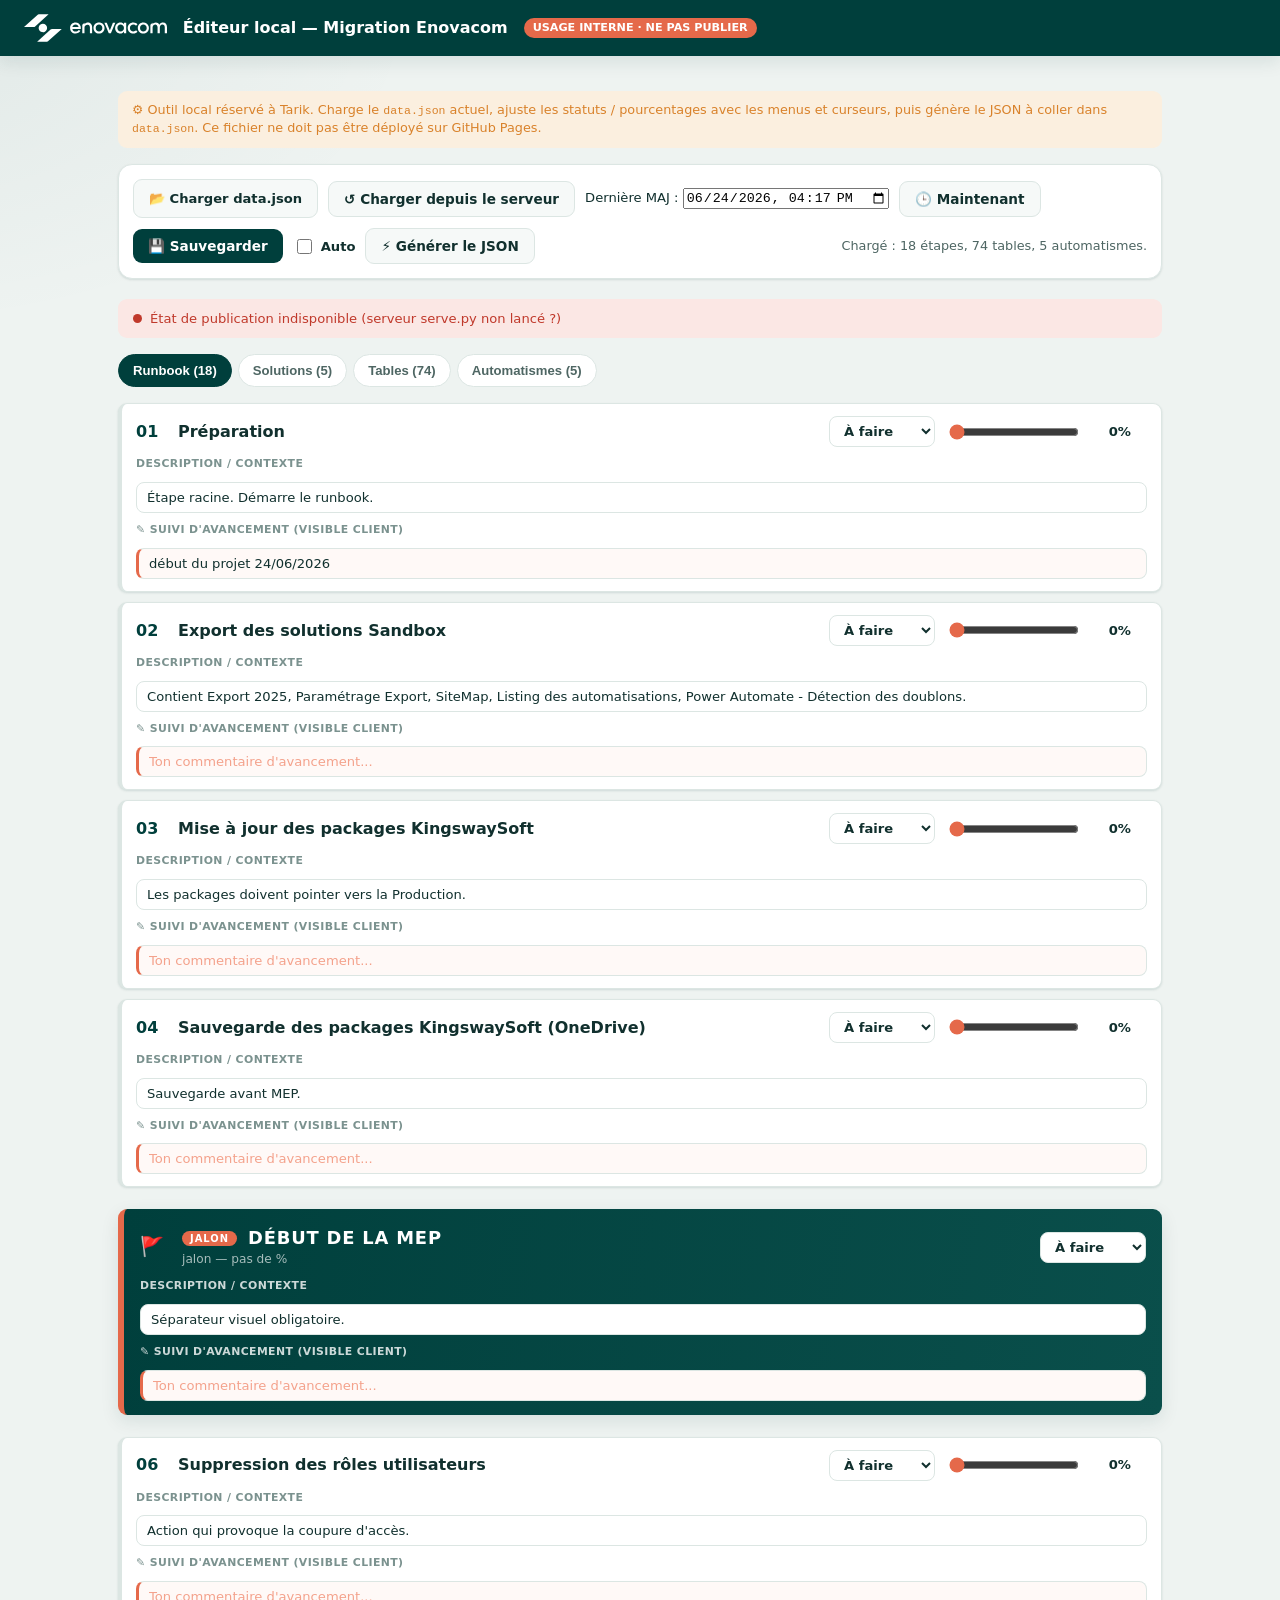
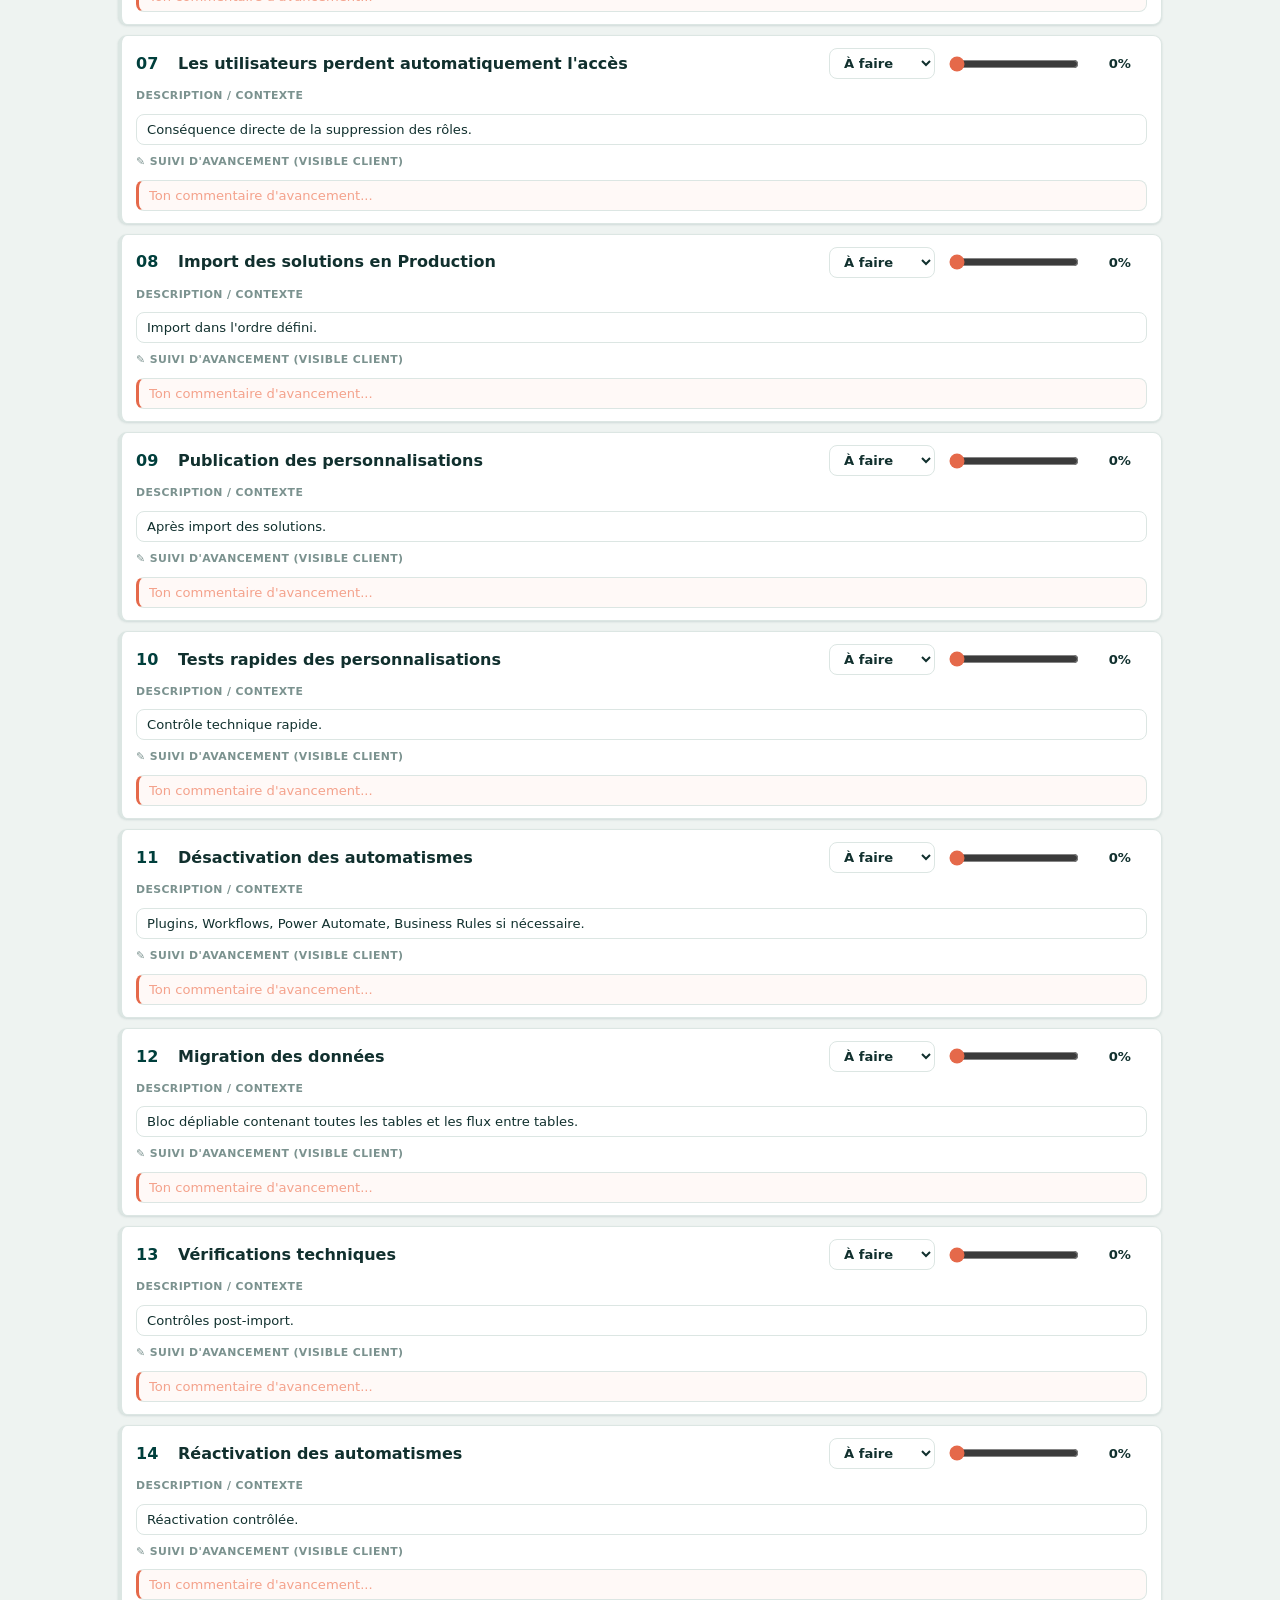
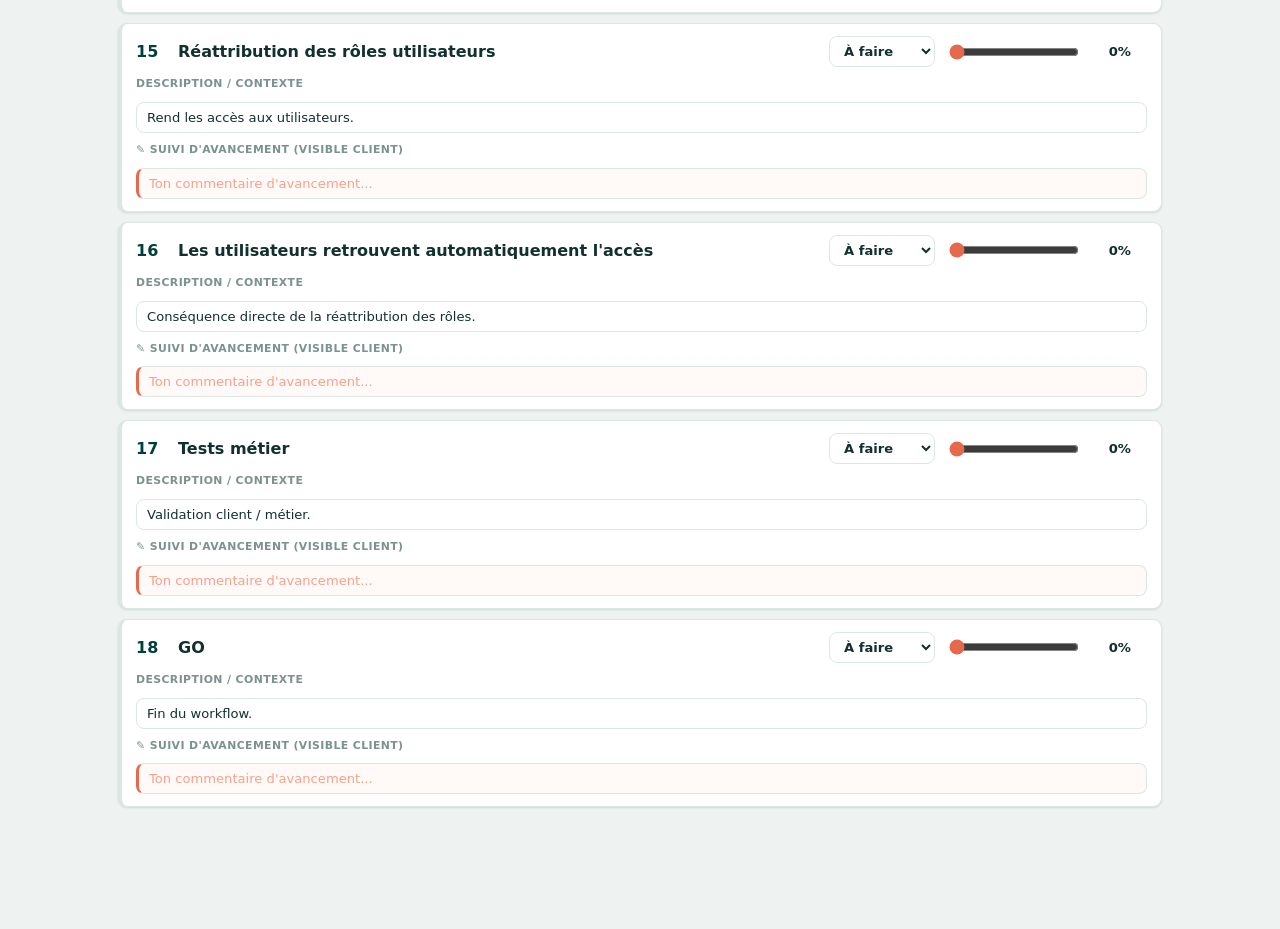
==== editor.html @ b79c545e "Versionne l'editeur (editor.html/js, serve.py, lanceurs) pour usage multi-PC Co-Authored-By: Claude " ====
<!DOCTYPE html>
<html lang="fr">
<head>
  <meta charset="UTF-8" />
  <meta name="viewport" content="width=device-width, initial-scale=1.0" />
  <title>Éditeur local — Migration Enovacom (usage interne)</title>
  <link rel="icon" type="image/svg+xml" href="assets/enovacom-logo.svg" />
  <link rel="stylesheet" href="styles.css" />
  <style>
    /* Styles spécifiques éditeur (non publié au client) */
    body.editor { padding-bottom: 90px; }
    .ed-header {
      background: var(--teal); color: #fff; padding: 14px 24px;
      display: flex; align-items: center; gap: 16px; position: sticky; top: 0; z-index: 30;
      box-shadow: var(--shadow-md);
    }
    .ed-header img { height: 28px; filter: brightness(0) invert(1); }
    .ed-header h1 { font-size: 1rem; margin: 0; font-weight: 700; }
    .ed-header .tag { font-size: .7rem; background: var(--coral); padding: 2px 9px; border-radius: 99px; font-weight: 700; }
    .ed-main { max-width: 1080px; margin: 0 auto; padding: 22px 18px; }
    .ed-toolbar {
      display: flex; flex-wrap: wrap; gap: 10px; align-items: center;
      background: var(--surface); border: 1px solid var(--line); border-radius: var(--radius);
      padding: 14px; margin-bottom: 20px; box-shadow: var(--shadow-sm); position: sticky; top: 56px; z-index: 20;
    }
    .ed-btn {
      border: 0; border-radius: 9px; padding: 9px 15px; font-weight: 700; font-size: .85rem;
      cursor: pointer; font-family: inherit;
    }
    .ed-btn.primary { background: var(--teal); color: #fff; }
    .ed-btn.accent  { background: var(--coral); color: #fff; }
    .ed-btn.ghost   { background: var(--surface-2); color: var(--ink); border: 1px solid var(--line); }
    .ed-btn:hover { filter: brightness(1.06); }
    .ed-file { font-size: .82rem; }
    .ed-status { font-size: .8rem; color: var(--ink-soft); margin-left: auto; }

    .ed-tabs { display: flex; gap: 6px; margin-bottom: 16px; flex-wrap: wrap; }
    .ed-tab {
      border: 1px solid var(--line); background: var(--surface); color: var(--ink-soft);
      padding: 8px 14px; border-radius: 99px; cursor: pointer; font-weight: 700; font-size: .82rem;
    }
    .ed-tab.active { background: var(--teal); color: #fff; border-color: var(--teal); }

    .ed-panel { display: none; }
    .ed-panel.active { display: block; }

    .ed-card {
      background: var(--surface); border: 1px solid var(--line); border-left: 4px solid var(--line);
      border-radius: var(--radius-sm);
      padding: 12px 14px; margin-bottom: 10px; box-shadow: var(--shadow-sm);
      transition: background .2s ease, border-left-color .2s ease;
    }
    /* Repère visuel selon le statut / l'avancement */
    .ed-card.s-green { background: var(--st-done-bg);    border-left-color: var(--st-done); }
    .ed-card.s-blue  { background: #E7F0FA;              border-left-color: #2D6CDF; }
    .ed-card.s-red   { background: var(--st-blocked-bg); border-left-color: var(--st-blocked); }
    /* Jalon = gros séparateur de section (pas une phase ordinaire) */
    .ed-card.is-milestone {
      background: linear-gradient(100deg, var(--teal), var(--teal-700));
      border: 0; border-left: 6px solid var(--coral);
      box-shadow: var(--shadow-md); margin: 22px 0; padding: 16px 16px 14px;
    }
    .ed-card.is-milestone .ord { color: var(--coral); font-size: 1.2rem; }
    .ed-card.is-milestone .nm { color: #fff; font-size: 1.12rem; letter-spacing: .8px; text-transform: uppercase; }
    .ed-card.is-milestone .nm small { color: rgba(255,255,255,.65); text-transform: none; letter-spacing: 0; }
    .ed-card.is-milestone .ms-tag {
      background: var(--coral); color: #fff; font-size: .62rem; font-weight: 800;
      letter-spacing: 1px; padding: 2px 8px; border-radius: 99px; vertical-align: middle; margin-right: 4px;
    }
    .ed-card.is-milestone .ed-field-label { color: rgba(255,255,255,.8); }
    .ed-row { display: flex; align-items: center; gap: 12px; flex-wrap: wrap; }
    .ed-row .ord { width: 30px; font-weight: 800; color: var(--teal); }
    .ed-row .nm { flex: 1; min-width: 180px; font-weight: 600; }
    .ed-row .nm small { display: block; color: var(--ink-mute); font-weight: 400; font-size: .76rem; }
    select.ed-select {
      font-family: inherit; font-size: .82rem; padding: 6px 10px; border-radius: 8px;
      border: 1px solid var(--line); background: var(--surface); color: var(--ink); font-weight: 700;
    }
    .ed-slider { display: flex; align-items: center; gap: 8px; min-width: 200px; }
    .ed-slider input[type="range"] { accent-color: var(--coral); width: 130px; }
    .ed-slider .val { font-weight: 800; font-size: .82rem; width: 42px; text-align: right; color: var(--ink); }
    .ed-comment-input {
      width: 100%; margin-top: 8px; font-family: inherit; font-size: .82rem;
      padding: 7px 10px; border-radius: 8px; border: 1px solid var(--line); color: var(--ink);
    }
    .ed-note {
      border-left: 3px solid var(--coral) !important; background: #FFF9F7;
    }
    .ed-note::placeholder { color: var(--coral-soft); }
    .ed-field-label { font-size: .68rem; text-transform: uppercase; letter-spacing: .4px;
      color: var(--ink-mute); font-weight: 700; margin: 9px 0 2px; }
    .ed-counts { display: flex; gap: 14px; flex-wrap: wrap; margin-top: 9px; }
    .ed-counts label {
      display: flex; align-items: center; gap: 6px; font-size: .74rem;
      font-weight: 700; text-transform: uppercase; letter-spacing: .3px; color: var(--ink-mute);
    }
    .ed-counts input {
      width: 96px; font-family: inherit; font-size: .85rem; font-weight: 600;
      padding: 5px 9px; border-radius: 7px; border: 1px solid var(--line);
      background: var(--surface); color: var(--ink); text-align: right;
    }
    .ed-counts input.gap-in { width: 72px; }
    .ed-counts input:focus { outline: 2px solid var(--coral); border-color: var(--coral); }
    .ed-counts .tb-calc {
      border: 1px solid var(--line); background: var(--surface-2); color: var(--teal);
      font-weight: 800; border-radius: 7px; padding: 5px 10px; cursor: pointer;
      font-family: inherit; font-size: .82rem; line-height: 1;
    }
    .ed-counts .tb-calc:hover { background: var(--coral); color: #fff; border-color: var(--coral); }
    .ed-section-title { margin: 18px 2px 8px; color: var(--teal); font-size: .95rem; font-weight: 800; }

    .pub-indicator {
      display: flex; align-items: center; gap: 8px; flex-wrap: wrap;
      margin: 0 0 16px; padding: 9px 14px; border-radius: 9px;
      font-size: .82rem; background: var(--surface); border: 1px solid var(--line);
    }
    .pub-indicator .dot { width: 9px; height: 9px; border-radius: 50%; flex-shrink: 0; }
    .pub-indicator.ok    { background: var(--st-done-bg);    border-color: transparent; color: var(--st-done); }
    .pub-indicator.ok .dot    { background: var(--st-done); }
    .pub-indicator.dirty { background: var(--st-gap-bg);     border-color: transparent; color: var(--st-gap); }
    .pub-indicator.dirty .dot { background: var(--st-gap); }
    .pub-indicator.warn  { background: var(--st-blocked-bg); border-color: transparent; color: var(--st-blocked); }
    .pub-indicator.warn .dot  { background: var(--st-blocked); }
    .pub-indicator .sha {
      font-family: "Cascadia Code", Consolas, monospace; font-weight: 800;
      background: rgba(0,0,0,.06); padding: 1px 7px; border-radius: 5px;
    }
    .pub-indicator .muted { color: var(--ink-soft); font-weight: 400; }

    .ed-output {
      position: fixed; bottom: 0; left: 0; right: 0; background: #07211F; color: #CFE7E2;
      border-top: 2px solid var(--coral); max-height: 42vh; display: none; flex-direction: column;
      z-index: 50;
    }
    .ed-output.show { display: flex; }
    .ed-output .oh { display: flex; align-items: center; gap: 10px; padding: 8px 14px; background: #0C2C29; }
    .ed-output .oh strong { color: #fff; font-size: .85rem; }
    .ed-output textarea {
      flex: 1; border: 0; background: #07211F; color: #CFE7E2; font-family: "Cascadia Code", Consolas, monospace;
      font-size: .78rem; padding: 12px 14px; resize: none; min-height: 180px;
    }
    .hint { font-size: .8rem; color: var(--ink-soft); background: var(--st-gap-bg); color: var(--st-gap);
      padding: 10px 14px; border-radius: 9px; margin-bottom: 16px; }
    input[type="date"].ed-select { font-weight: 600; }
  </style>
</head>
<body class="editor">
  <header class="ed-header">
    <img src="assets/enovacom-logo.svg" alt="Enovacom" />
    <h1>Éditeur local — Migration Enovacom</h1>
    <span class="tag">USAGE INTERNE · NE PAS PUBLIER</span>
  </header>

  <div class="ed-main">
    <p class="hint">⚙️ Outil local réservé à Tarik. Charge le <code>data.json</code> actuel, ajuste les statuts /
      pourcentages avec les menus et curseurs, puis génère le JSON à coller dans <code>data.json</code>.
      Ce fichier ne doit pas être déployé sur GitHub Pages.</p>

    <div class="ed-toolbar">
      <label class="ed-btn ghost ed-file">
        📂 Charger data.json
        <input type="file" id="fileInput" accept="application/json,.json" hidden />
      </label>
      <button class="ed-btn ghost" id="loadDefault">↺ Charger depuis le serveur</button>
      <label class="ed-file">Dernière MAJ :
        <input type="datetime-local" id="lastUpdate" class="ed-select" />
      </label>
      <button class="ed-btn ghost" id="nowBtn" title="Mettre la date/heure de maintenant">🕒 Maintenant</button>
      <button class="ed-btn primary" id="saveDisk">💾 Sauvegarder</button>
      <label class="ed-file" style="display:inline-flex;align-items:center;gap:6px;font-weight:700">
        <input type="checkbox" id="autoSave" style="accent-color:var(--coral);width:15px;height:15px"> Auto
      </label>
      <button class="ed-btn" id="publishBtn" style="display:none;background:#1E8E5A;color:#fff" title="Envoyer la mise à jour au client (git add + commit + push)">📤 Publier sur GitHub</button>
      <button class="ed-btn ghost" id="generate" title="Copier/télécharger le JSON manuellement (si le serveur n'est pas lancé)">⚡ Générer le JSON</button>
      <span class="ed-status" id="edStatus">Aucun fichier chargé.</span>
    </div>

    <div class="pub-indicator" id="pubStatus">Vérification de l'état de publication…</div>

    <div class="ed-tabs">
      <button class="ed-tab active" data-tab="workflow">Runbook (18)</button>
      <button class="ed-tab" data-tab="solutions">Solutions (5)</button>
      <button class="ed-tab" data-tab="tables">Tables (74)</button>
      <button class="ed-tab" data-tab="automations">Automatismes (5)</button>
    </div>

    <div class="ed-panel active" id="panel-workflow"></div>
    <div class="ed-panel" id="panel-solutions"></div>
    <div class="ed-panel" id="panel-tables"></div>
    <div class="ed-panel" id="panel-automations"></div>
  </div>

  <div class="ed-output" id="output">
    <div class="oh">
      <strong>data.json généré</strong>
      <button class="ed-btn accent" id="copyBtn">📋 Copier</button>
      <button class="ed-btn primary" id="downloadBtn">⬇ Télécharger data.json</button>
      <button class="ed-btn ghost" id="closeOut" style="margin-left:auto">Fermer</button>
    </div>
    <textarea id="outputText" readonly spellcheck="false"></textarea>
  </div>

  <script src="editor.js"></script>
</body>
</html>
---- styles.css ----
/* =====================================================================
   MIGRATION - ENOVACOM : PREMIER WEEK-END
   Design premium inspiré de la D.A. Enovacom
   Couleurs marque : teal #003F3C  +  corail #E5694A
   ===================================================================== */

:root {
  /* Marque */
  --teal:        #003F3C;
  --teal-700:    #0A4F4B;
  --teal-600:    #0E8A6E;
  --coral:       #E5694A;
  --coral-soft:  #F4A28C;

  /* Neutres */
  --bg:          #EEF3F1;
  --surface:     #FFFFFF;
  --surface-2:   #F6F9F8;
  --line:        #DCE6E3;
  --line-soft:   #E8EFED;
  --ink:         #11302E;
  --ink-soft:    #4E6663;
  --ink-mute:    #7B928F;

  /* Statuts */
  --st-todo:     #8A9B98;
  --st-todo-bg:  #EDF1F0;
  --st-progress: #E5694A;
  --st-progress-bg:#FCEAE4;
  --st-done:     #0E8A6E;
  --st-done-bg:  #E1F2ED;
  --st-blocked:  #C0392B;
  --st-blocked-bg:#FBE7E4;
  --st-gap:      #D9822B;
  --st-gap-bg:   #FBEFDF;

  --radius:      14px;
  --radius-sm:   9px;
  --shadow-sm:   0 1px 2px rgba(0,63,60,.06), 0 1px 3px rgba(0,63,60,.08);
  --shadow-md:   0 6px 18px rgba(0,63,60,.10);
  --shadow-lg:   0 18px 50px rgba(0,63,60,.22);
  --header-h:    84px;
  --font:        "Segoe UI", system-ui, -apple-system, Roboto, Helvetica, Arial, sans-serif;
}

* { box-sizing: border-box; }

html { scroll-behavior: smooth; }

body {
  margin: 0;
  font-family: var(--font);
  color: var(--ink);
  background:
    radial-gradient(1200px 500px at 100% -10%, rgba(229,105,74,.07), transparent 60%),
    radial-gradient(1000px 600px at -10% 0%, rgba(0,63,60,.06), transparent 55%),
    var(--bg);
  line-height: 1.45;
  -webkit-font-smoothing: antialiased;
}

code { font-family: "Cascadia Code", Consolas, monospace; font-size: .9em; }

/* ============================ HEADER ============================ */
.app-header {
  position: sticky;
  top: 0;
  z-index: 40;
  min-height: var(--header-h);
  display: flex;
  align-items: center;
  justify-content: space-between;
  gap: 24px;
  padding: 14px 28px;
  background: rgba(255,255,255,.86);
  backdrop-filter: saturate(160%) blur(10px);
  border-bottom: 1px solid var(--line);
  box-shadow: var(--shadow-sm);
}
.header-left { display: flex; align-items: center; gap: 18px; min-width: 0; }
.header-logo { height: 34px; width: auto; display: block; }
.header-titles { min-width: 0; }
.header-title {
  margin: 0;
  font-size: 1.12rem;
  font-weight: 700;
  letter-spacing: .2px;
  color: var(--teal);
  white-space: nowrap;
  overflow: hidden;
  text-overflow: ellipsis;
}
.header-meta { display: flex; align-items: center; gap: 12px; margin-top: 5px; flex-wrap: wrap; }
.header-update { font-size: .82rem; color: var(--ink-soft); }
.header-update strong { color: var(--ink); }
.header-right { display: flex; flex-direction: column; align-items: flex-end; gap: 6px; flex-shrink: 0; }
.header-state-label { font-size: .72rem; text-transform: uppercase; letter-spacing: .8px; color: var(--ink-mute); }

.badge {
  display: inline-flex; align-items: center;
  padding: 3px 10px; border-radius: 999px;
  font-size: .72rem; font-weight: 700; letter-spacing: .4px;
}
.badge-env { background: var(--teal); color: #fff; text-transform: uppercase; }

/* ============================ MAIN ============================ */
.app-main { max-width: 1180px; margin: 0 auto; padding: 26px 22px 60px; }

.section-head { margin: 8px 2px 16px; }
.section-head h2 { margin: 0; font-size: 1.16rem; color: var(--teal); letter-spacing: .2px; }
.section-sub { margin: 4px 0 0; color: var(--ink-soft); font-size: .88rem; }

/* ============================ KPI BAND ============================ */
.kpi-band {
  display: grid;
  grid-template-columns: repeat(6, 1fr);
  gap: 14px;
  margin-bottom: 34px;
}
.kpi-card {
  background: var(--surface);
  border: 1px solid var(--line);
  border-radius: var(--radius);
  padding: 16px 16px 14px;
  box-shadow: var(--shadow-sm);
  position: relative;
  overflow: hidden;
}
.kpi-card::before {
  content: ""; position: absolute; left: 0; top: 0; bottom: 0; width: 4px;
  background: var(--teal);
}
.kpi-card.accent::before { background: var(--coral); }
.kpi-card.warn::before   { background: var(--st-gap); }
.kpi-card.good::before   { background: var(--st-done); }
.kpi-label {
  font-size: .72rem; text-transform: uppercase; letter-spacing: .5px;
  color: var(--ink-mute); font-weight: 700; line-height: 1.25;
}
.kpi-value { font-size: 1.9rem; font-weight: 800; color: var(--ink); margin-top: 8px; line-height: 1; }
.kpi-value small { font-size: .95rem; font-weight: 700; color: var(--ink-mute); }
.kpi-sub { font-size: .74rem; color: var(--ink-soft); margin-top: 6px; }

.kpi-card.kpi-progress { grid-column: span 1; }
.kpi-progress .progress-track {
  height: 7px; border-radius: 99px; background: var(--line-soft); margin-top: 10px; overflow: hidden;
}
.kpi-progress .progress-fill {
  height: 100%; border-radius: 99px;
  background: linear-gradient(90deg, var(--teal), var(--coral));
  transition: width .5s ease;
}

/* ============================ STATUS PILLS ============================ */
.status-pill {
  display: inline-flex; align-items: center; gap: 6px;
  padding: 3px 10px; border-radius: 999px;
  font-size: .73rem; font-weight: 700; letter-spacing: .2px;
  white-space: nowrap;
}
.status-pill::before { content: ""; width: 7px; height: 7px; border-radius: 50%; background: currentColor; }
.status-pill-lg { font-size: .82rem; padding: 5px 13px; }

.st-a_faire  { background: var(--st-todo-bg);    color: var(--st-todo); }
.st-en_cours { background: var(--st-progress-bg);color: var(--st-progress); }
.st-termine, .st-migre, .st-execute, .st-ok {
  background: var(--st-done-bg); color: var(--st-done);
}
.st-bloque, .st-ko { background: var(--st-blocked-bg); color: var(--st-blocked); }
.st-ecart { background: var(--st-gap-bg); color: var(--st-gap); }

/* ============================ TIMELINE ============================ */
.timeline { list-style: none; margin: 0; padding: 0; position: relative; }
.timeline::before {
  content: ""; position: absolute; left: 23px; top: 8px; bottom: 8px; width: 2px;
  background: linear-gradient(var(--line), var(--line));
}

.tl-step { position: relative; padding: 0 0 16px 64px; }
.tl-node {
  position: absolute; left: 8px; top: 2px;
  width: 32px; height: 32px; border-radius: 50%;
  display: flex; align-items: center; justify-content: center;
  font-size: .8rem; font-weight: 800;
  background: var(--surface); color: var(--ink-soft);
  border: 2px solid var(--line); z-index: 1;
}
.tl-step[data-status="en_cours"] .tl-node { border-color: var(--coral); color: var(--coral); }
.tl-step[data-status="termine"] .tl-node { border-color: var(--st-done); background: var(--st-done); color: #fff; }
.tl-step[data-status="bloque"] .tl-node  { border-color: var(--st-blocked); background: var(--st-blocked); color: #fff; }

.tl-card {
  background: var(--surface);
  border: 1px solid var(--line);
  border-radius: var(--radius);
  padding: 14px 16px;
  box-shadow: var(--shadow-sm);
  transition: box-shadow .2s, transform .2s;
}
.tl-step[data-status="termine"] .tl-card { border-left: 3px solid var(--st-done); }
.tl-step[data-status="en_cours"] .tl-card { border-left: 3px solid var(--coral); box-shadow: var(--shadow-md); }
.tl-step[data-status="bloque"] .tl-card  { border-left: 3px solid var(--st-blocked); }

.tl-card-head { display: flex; align-items: flex-start; justify-content: space-between; gap: 12px; }
.tl-name { margin: 0; font-size: 1rem; font-weight: 700; color: var(--ink); }
.tl-comment { margin: 7px 0 0; font-size: .85rem; color: var(--ink-soft); }
.tl-dep { margin: 8px 0 0; font-size: .74rem; color: var(--ink-mute); }
.tl-dep strong { color: var(--ink-soft); font-weight: 600; }

.tl-progress { display: flex; align-items: center; gap: 9px; margin-top: 11px; }
.tl-progress .progress-track { flex: 1; height: 6px; border-radius: 99px; background: var(--line-soft); overflow: hidden; }
.tl-progress .progress-fill { height: 100%; border-radius: 99px; background: var(--coral); transition: width .4s; }
.tl-step[data-status="termine"] .tl-progress .progress-fill { background: var(--st-done); }
.tl-progress .progress-num { font-size: .76rem; font-weight: 700; color: var(--ink-soft); min-width: 34px; text-align: right; }

/* Consequence (auto) steps */
.tl-step.is-consequence .tl-card {
  background: var(--surface-2);
  border-style: dashed;
}
.tl-consequence-tag {
  font-size: .68rem; text-transform: uppercase; letter-spacing: .5px;
  color: var(--ink-mute); font-weight: 700;
}

/* Milestone : DÉBUT DE LA MEP */
.tl-milestone { position: relative; padding: 6px 0 22px 0; margin: 6px 0; }
.tl-milestone .milestone-banner {
  display: flex; align-items: center; gap: 14px;
  background: linear-gradient(100deg, var(--teal), var(--teal-700));
  color: #fff; border-radius: var(--radius);
  padding: 16px 20px; box-shadow: var(--shadow-md);
  position: relative; z-index: 2;
}
.milestone-flag {
  width: 38px; height: 38px; border-radius: 10px;
  background: var(--coral); color: #fff;
  display: flex; align-items: center; justify-content: center;
  font-size: 1.2rem; flex-shrink: 0;
}
.milestone-text h3 { margin: 0; font-size: 1.05rem; letter-spacing: 1px; }
.milestone-text p { margin: 2px 0 0; font-size: .8rem; opacity: .85; }
.milestone-status { margin-left: auto; }

/* ============================ SOLUTIONS (sub-block) ============================ */
.subblock {
  margin-top: 12px; border: 1px solid var(--line-soft); border-radius: var(--radius-sm);
  background: var(--surface-2); overflow: hidden;
}
.subblock-toggle {
  width: 100%; text-align: left; cursor: pointer;
  background: none; border: 0; padding: 11px 14px;
  display: flex; align-items: center; gap: 10px;
  font-size: .85rem; font-weight: 700; color: var(--teal);
}
.subblock-toggle .chev { transition: transform .2s; color: var(--ink-mute); }
.subblock[open] .subblock-toggle .chev { transform: rotate(90deg); }
.subblock-toggle .count-chip {
  margin-left: auto; font-size: .72rem; font-weight: 700; color: var(--ink-soft);
  background: var(--surface); border: 1px solid var(--line); padding: 1px 9px; border-radius: 99px;
}
.subblock-body { padding: 4px 14px 12px; }

.ordered-list { list-style: none; margin: 0; padding: 0; }
.ordered-list li {
  display: block;
  padding: 8px 4px; border-bottom: 1px solid var(--line-soft);
}
.ordered-list li:last-child { border-bottom: 0; }
.ord-main { display: flex; align-items: center; gap: 11px; }
.ord-num {
  width: 24px; height: 24px; border-radius: 7px; flex-shrink: 0;
  background: var(--surface); border: 1px solid var(--line);
  display: flex; align-items: center; justify-content: center;
  font-size: .76rem; font-weight: 800; color: var(--teal);
}
.ord-name { font-size: .87rem; font-weight: 600; }
.ord-comment { font-size: .76rem; color: var(--ink-mute); margin-left: 4px; }
.ord-main .status-pill { margin-left: auto; }
.ordered-list .suivi { margin: 6px 0 2px 35px; }

/* ============================ DATA MIGRATION BLOCK ============================ */
.data-block { margin-top: 14px; }
.data-toolbar {
  display: flex; align-items: center; gap: 14px; flex-wrap: wrap;
  margin: 4px 0 14px; padding: 10px 14px;
  background: var(--surface-2); border: 1px solid var(--line-soft); border-radius: var(--radius-sm);
}
.data-toolbar .legend { display: flex; gap: 14px; flex-wrap: wrap; font-size: .76rem; color: var(--ink-soft); }
.filter-toggle { display: inline-flex; align-items: center; gap: 7px; cursor: pointer; font-size: .82rem; font-weight: 600; color: var(--ink-soft); margin-left: auto; }
.filter-toggle input { accent-color: var(--coral); width: 15px; height: 15px; }

.family {
  border: 1px solid var(--line); border-radius: var(--radius-sm);
  margin-bottom: 12px; background: var(--surface); overflow: hidden;
  box-shadow: var(--shadow-sm);
}
.family-head {
  width: 100%; cursor: pointer; border: 0; background: none;
  display: flex; align-items: center; gap: 12px; padding: 13px 16px;
  font-size: .95rem; font-weight: 700; color: var(--ink);
}
.family-head .chev { color: var(--ink-mute); transition: transform .2s; }
.family[open] .family-head .chev { transform: rotate(90deg); }
.family-head .fam-name { color: var(--teal); }
.family-head .fam-stats { margin-left: auto; display: flex; gap: 8px; align-items: center; }
.fam-chip {
  font-size: .72rem; font-weight: 700; padding: 2px 9px; border-radius: 99px;
  background: var(--surface-2); border: 1px solid var(--line); color: var(--ink-soft);
}
.fam-chip.gap { background: var(--st-gap-bg); border-color: transparent; color: var(--st-gap); }

.family-body { padding: 0 8px 10px; }

/* table list */
.tbl-wrap { overflow-x: auto; }
.tbl {
  width: 100%; border-collapse: collapse; font-size: .83rem; min-width: 760px;
}
.tbl thead th {
  text-align: left; font-size: .7rem; text-transform: uppercase; letter-spacing: .4px;
  color: var(--ink-mute); font-weight: 700; padding: 8px 10px; border-bottom: 1px solid var(--line);
}
.tbl thead th.num, .tbl tbody td.num { text-align: right; }
.tbl tbody tr { cursor: pointer; transition: background .12s; }
.tbl tbody tr:hover { background: var(--surface-2); }
.tbl tbody td { padding: 9px 10px; border-bottom: 1px solid var(--line-soft); vertical-align: middle; }
.tbl tbody tr:last-child td { border-bottom: 0; }
.tbl .t-order { color: var(--ink-mute); font-weight: 700; font-variant-numeric: tabular-nums; }
.tbl .t-name { font-weight: 600; color: var(--ink); }
.tbl .num { font-variant-numeric: tabular-nums; }
.tbl .gap-pos { color: var(--st-gap); font-weight: 700; }
.tbl .gap-zero { color: var(--ink-mute); }
.tbl .muted { color: var(--ink-mute); }
.type-tag {
  font-size: .68rem; font-weight: 700; padding: 1px 7px; border-radius: 6px;
  background: var(--surface-2); border: 1px solid var(--line); color: var(--ink-soft);
}
.type-tag.custom { background: #EFEAF6; border-color: transparent; color: #6C4BB6; }
.type-tag.confirm { background: var(--st-gap-bg); border-color: transparent; color: var(--st-gap); }

/* ============================ SUIVI (commentaire d'avancement) ============================ */
.suivi {
  margin-top: 9px; padding: 9px 12px;
  background: #FFF6F2; border: 1px solid #F6D8CC; border-left: 3px solid var(--coral);
  border-radius: 8px; font-size: .83rem; color: var(--ink); line-height: 1.4;
}
.suivi-tag {
  display: inline-block; margin-right: 8px;
  font-size: .64rem; font-weight: 800; text-transform: uppercase; letter-spacing: .6px;
  color: #fff; background: var(--coral); padding: 1px 7px; border-radius: 99px; vertical-align: middle;
}
/* note compacte sous le nom de table */
.t-note { margin-top: 5px; font-size: .76rem; color: var(--coral); font-weight: 500; line-height: 1.35; }
.t-note .suivi-tag { font-size: .58rem; }
.milestone-note { margin: 6px 0 0 !important; font-size: .8rem !important; opacity: 1 !important; color: #FFE3D8; font-style: italic; }
.detail-suivi { border-color: #F6D8CC; background: #FFF6F2; color: var(--ink); }

tr.row-gap td.num.gap { background: var(--st-gap-bg); }

/* ============================ AUTOMATION CARDS ============================ */
.automation-grid { display: grid; grid-template-columns: repeat(auto-fill, minmax(280px, 1fr)); gap: 14px; }
.auto-card {
  background: var(--surface);
  border: 1px solid var(--line);
  border-left: 4px solid var(--coral);
  border-radius: var(--radius-sm);
  padding: 14px;
  box-shadow: var(--shadow-sm);
}
.auto-card .auto-type {
  display: inline-flex; align-items: center; gap: 6px;
  font-size: .68rem; font-weight: 800; letter-spacing: .4px; text-transform: uppercase;
  color: var(--coral);
}
.auto-card .auto-type::before { content: "⚡"; font-size: .8rem; }
.auto-card h4 { margin: 7px 0 0; font-size: .92rem; color: var(--ink); line-height: 1.3; }
.auto-card .auto-moment { margin: 8px 0 0; font-size: .78rem; color: var(--ink-soft); }
.auto-card .auto-moment b { color: var(--ink); font-weight: 600; }
.auto-card .auto-foot { margin-top: 11px; display: flex; align-items: center; justify-content: space-between; gap: 8px; }
.auto-card .auto-comment { font-size: .74rem; color: var(--ink-mute); margin-top: 8px; }

/* inline automation card inside a family */
.family .auto-card { margin: 8px; border-left-width: 4px; background: var(--surface-2); }
.family-autos { padding: 0 0 4px; }
.family-autos-label {
  font-size: .7rem; text-transform: uppercase; letter-spacing: .5px;
  color: var(--ink-mute); font-weight: 700; padding: 4px 12px;
}

/* ============================ DETAIL PANEL ============================ */
.detail-overlay {
  position: fixed; inset: 0; background: rgba(17,48,46,.34);
  z-index: 50; opacity: 0; transition: opacity .25s;
}
.detail-overlay.show { opacity: 1; }
.detail-panel {
  position: fixed; top: 0; right: 0; height: 100%; width: min(420px, 92vw);
  background: var(--surface); z-index: 60;
  box-shadow: var(--shadow-lg);
  transform: translateX(100%); transition: transform .28s cubic-bezier(.4,0,.2,1);
  display: flex; flex-direction: column;
}
.detail-panel.open { transform: translateX(0); }
.detail-head {
  display: flex; align-items: center; justify-content: space-between; gap: 10px;
  padding: 18px 20px; border-bottom: 1px solid var(--line);
  background: var(--teal); color: #fff;
}
.detail-head h3 { margin: 0; font-size: 1rem; }
.detail-close {
  border: 0; background: rgba(255,255,255,.15); color: #fff;
  width: 30px; height: 30px; border-radius: 8px; font-size: 1.3rem; cursor: pointer; line-height: 1;
}
.detail-close:hover { background: rgba(255,255,255,.28); }
.detail-body { padding: 18px 20px; overflow-y: auto; }

.detail-row { display: flex; justify-content: space-between; gap: 14px; padding: 10px 0; border-bottom: 1px solid var(--line-soft); }
.detail-row dt { font-size: .76rem; text-transform: uppercase; letter-spacing: .4px; color: var(--ink-mute); font-weight: 700; }
.detail-row dd { margin: 0; font-size: .9rem; font-weight: 600; color: var(--ink); text-align: right; }
.detail-section-title { margin: 18px 0 6px; font-size: .78rem; text-transform: uppercase; letter-spacing: .5px; color: var(--teal); font-weight: 800; }
.detail-comment { font-size: .88rem; color: var(--ink-soft); background: var(--surface-2); padding: 12px; border-radius: var(--radius-sm); border: 1px solid var(--line-soft); }
.detail-gap-box {
  margin-top: 10px; padding: 12px; border-radius: var(--radius-sm);
  background: var(--st-gap-bg); color: var(--st-gap); font-weight: 700; font-size: .9rem;
  display: flex; align-items: center; gap: 8px;
}
.detail-readonly-note { margin-top: 18px; font-size: .74rem; color: var(--ink-mute); font-style: italic; }

/* ============================ FOOTER ============================ */
.app-footer {
  margin-top: 40px; padding-top: 18px; border-top: 1px solid var(--line);
  display: flex; justify-content: space-between; gap: 12px; flex-wrap: wrap;
  font-size: .78rem; color: var(--ink-mute);
}

.load-error {
  max-width: 600px; margin: 40px auto; padding: 18px 20px;
  background: var(--st-blocked-bg); color: var(--st-blocked);
  border-radius: var(--radius); border: 1px solid var(--st-blocked);
}

/* ============================ RESPONSIVE ============================ */
@media (max-width: 920px) {
  .kpi-band { grid-template-columns: repeat(3, 1fr); }
}
@media (max-width: 760px) {
  .app-header { flex-direction: column; align-items: flex-start; gap: 10px; }
  .header-right { align-items: flex-start; }
  .header-title { white-space: normal; }
}
@media (max-width: 560px) {
  .kpi-band { grid-template-columns: repeat(2, 1fr); }
  .tl-step { padding-left: 52px; }
  .timeline::before { left: 19px; }
  .tl-node { left: 4px; }
}
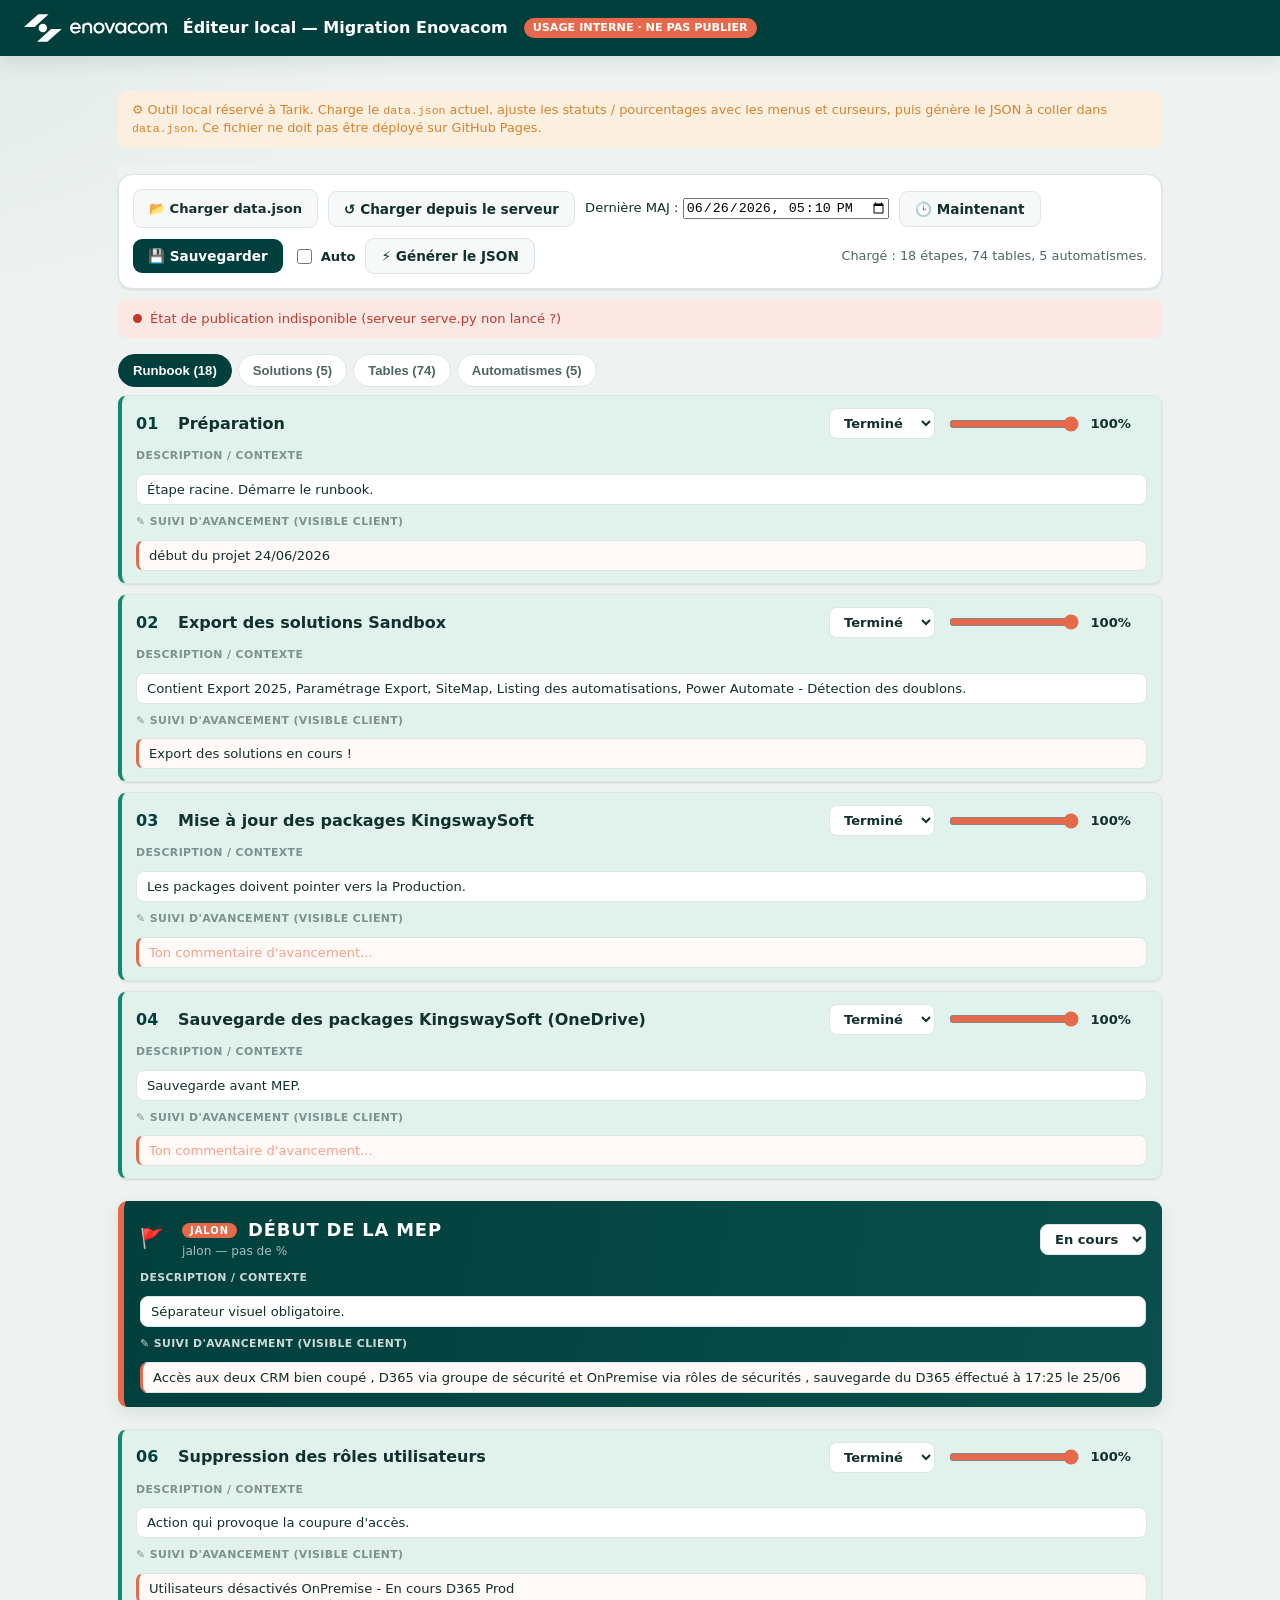
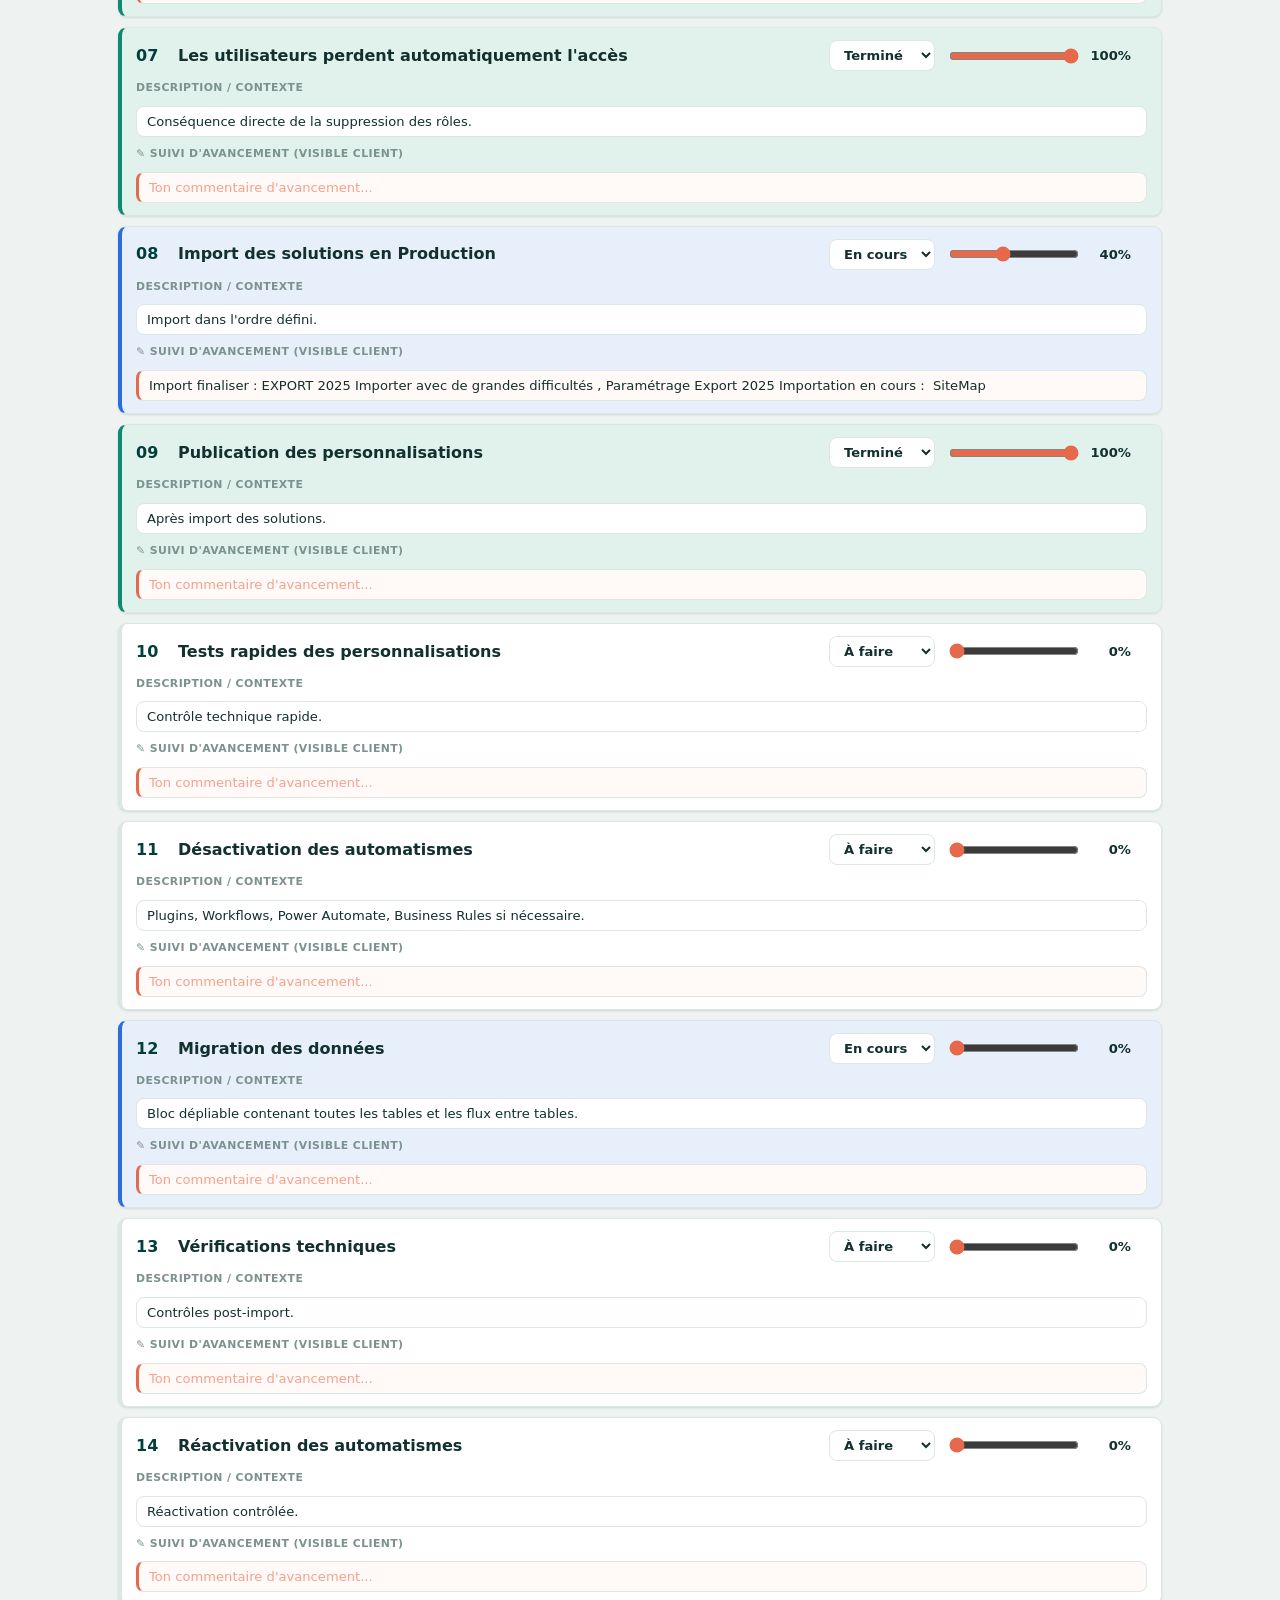
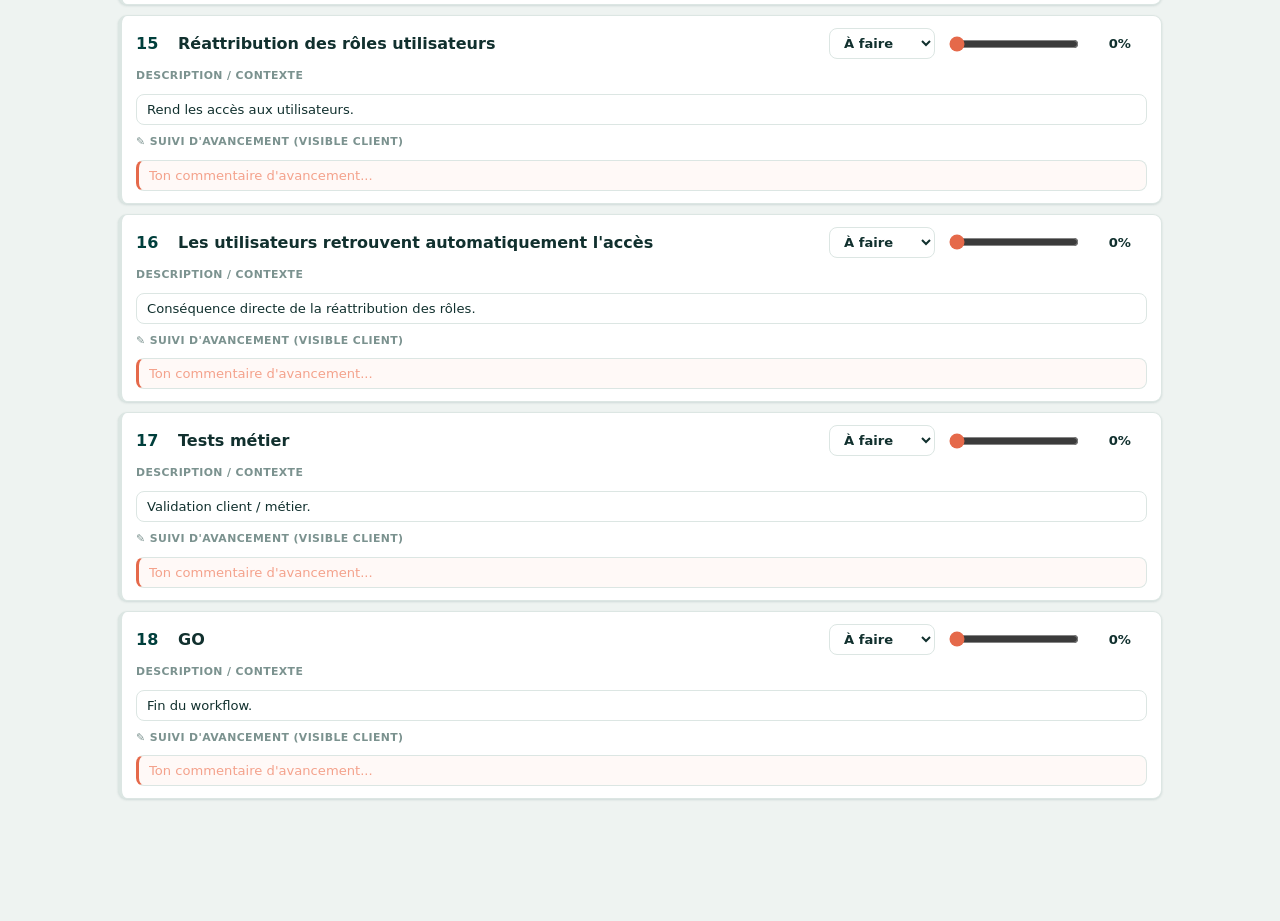
==== commit 15651e4b: "Editeur : onglets fixes, statut Ecart en orange, calcul auto D365 = OnPrem - Ecart Co-Authored-By: C" ====
--- a/editor.html
+++ b/editor.html
@@ -21,7 +21,12 @@
     .ed-toolbar {
       display: flex; flex-wrap: wrap; gap: 10px; align-items: center;
       background: var(--surface); border: 1px solid var(--line); border-radius: var(--radius);
-      padding: 14px; margin-bottom: 20px; box-shadow: var(--shadow-sm); position: sticky; top: 56px; z-index: 20;
+      padding: 14px; margin-bottom: 10px; box-shadow: var(--shadow-sm);
+    }
+    /* Bloc de contrôle collant : barre d'outils + indicateur + onglets, fixés sous le header */
+    .ed-controls {
+      position: sticky; top: 56px; z-index: 22;
+      background: var(--bg); padding: 10px 0 8px;
     }
     .ed-btn {
       border: 0; border-radius: 9px; padding: 9px 15px; font-weight: 700; font-size: .85rem;
@@ -34,7 +39,7 @@
     .ed-file { font-size: .82rem; }
     .ed-status { font-size: .8rem; color: var(--ink-soft); margin-left: auto; }
 
-    .ed-tabs { display: flex; gap: 6px; margin-bottom: 16px; flex-wrap: wrap; }
+    .ed-tabs { display: flex; gap: 6px; margin-bottom: 0; flex-wrap: wrap; }
     .ed-tab {
       border: 1px solid var(--line); background: var(--surface); color: var(--ink-soft);
       padding: 8px 14px; border-radius: 99px; cursor: pointer; font-weight: 700; font-size: .82rem;
@@ -54,6 +59,7 @@
     .ed-card.s-green { background: var(--st-done-bg);    border-left-color: var(--st-done); }
     .ed-card.s-blue  { background: #E7F0FA;              border-left-color: #2D6CDF; }
     .ed-card.s-red   { background: var(--st-blocked-bg); border-left-color: var(--st-blocked); }
+    .ed-card.s-orange{ background: var(--st-gap-bg);     border-left-color: var(--st-gap); }
     /* Jalon = gros séparateur de section (pas une phase ordinaire) */
     .ed-card.is-milestone {
       background: linear-gradient(100deg, var(--teal), var(--teal-700));
@@ -156,6 +162,7 @@
       pourcentages avec les menus et curseurs, puis génère le JSON à coller dans <code>data.json</code>.
       Ce fichier ne doit pas être déployé sur GitHub Pages.</p>
 
+    <div class="ed-controls">
     <div class="ed-toolbar">
       <label class="ed-btn ghost ed-file">
         📂 Charger data.json
@@ -183,6 +190,7 @@
       <button class="ed-tab" data-tab="tables">Tables (74)</button>
       <button class="ed-tab" data-tab="automations">Automatismes (5)</button>
     </div>
+    </div>
 
     <div class="ed-panel active" id="panel-workflow"></div>
     <div class="ed-panel" id="panel-solutions"></div>
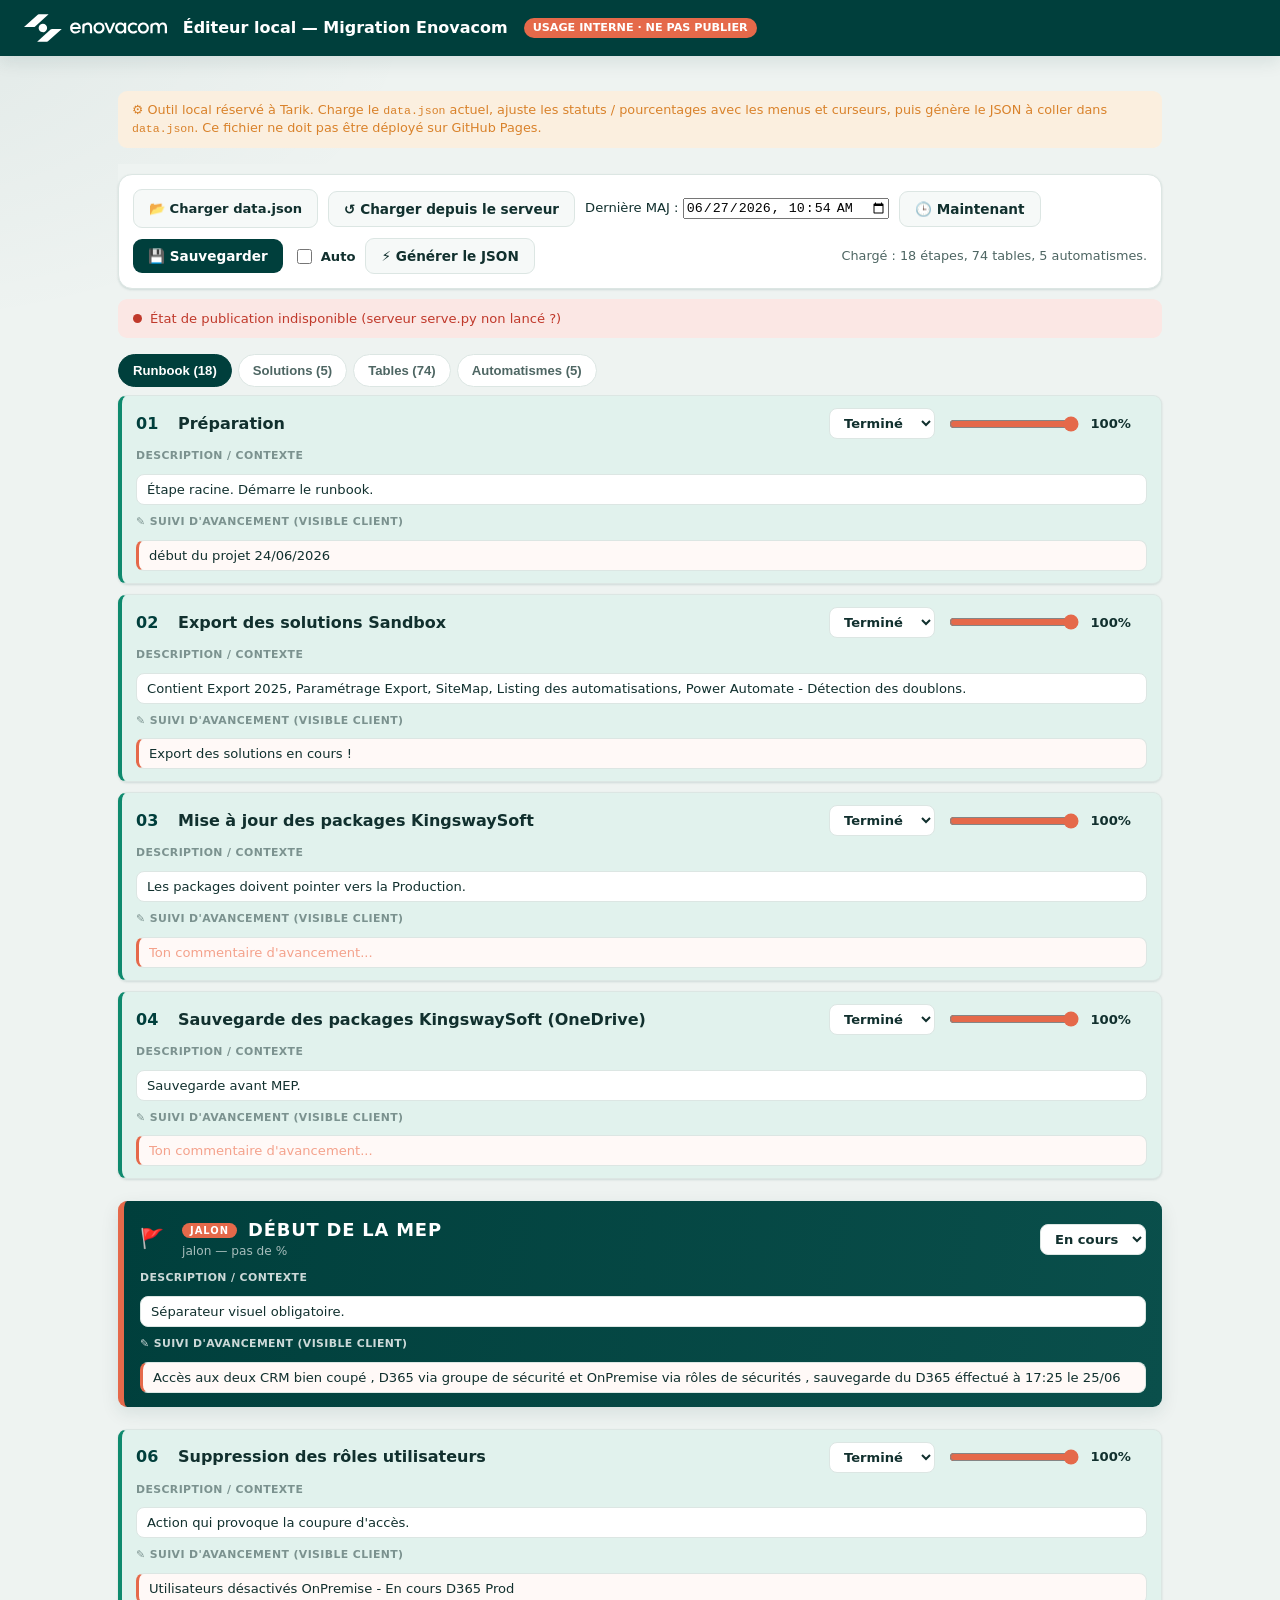
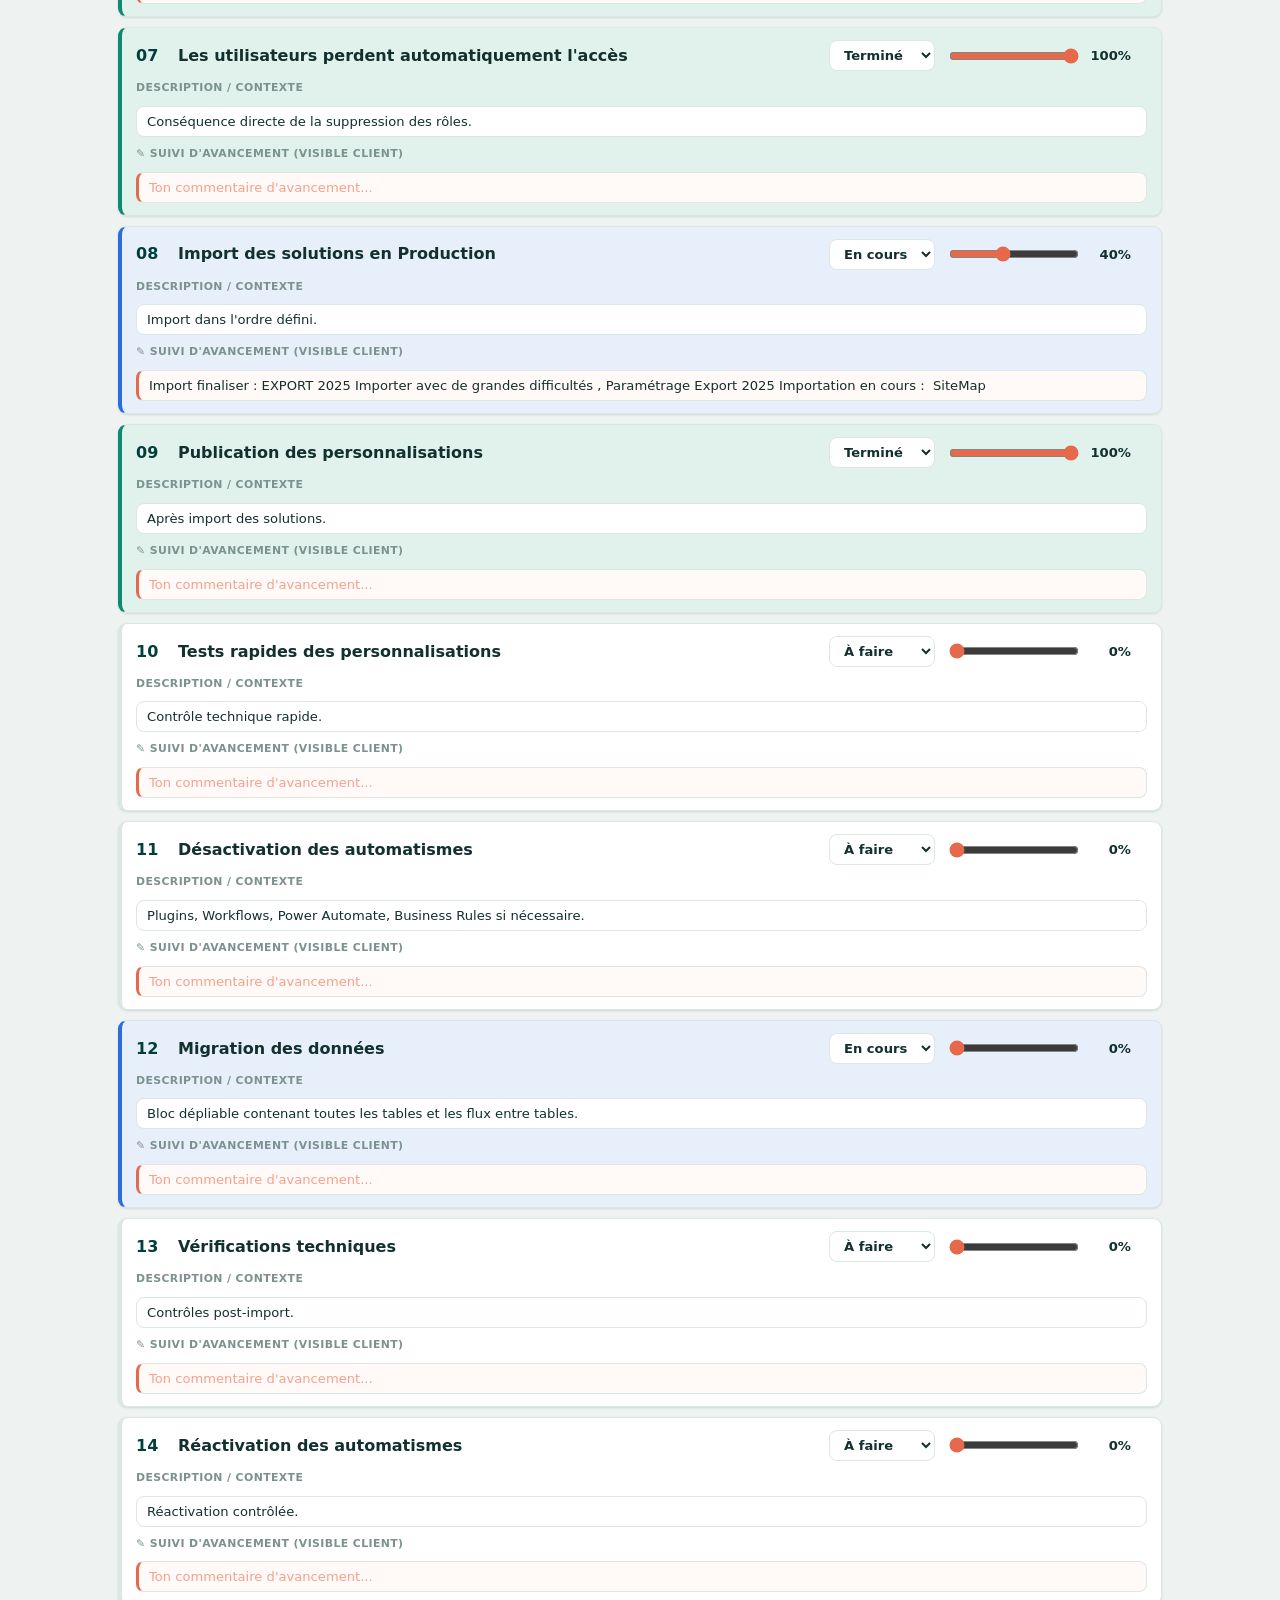
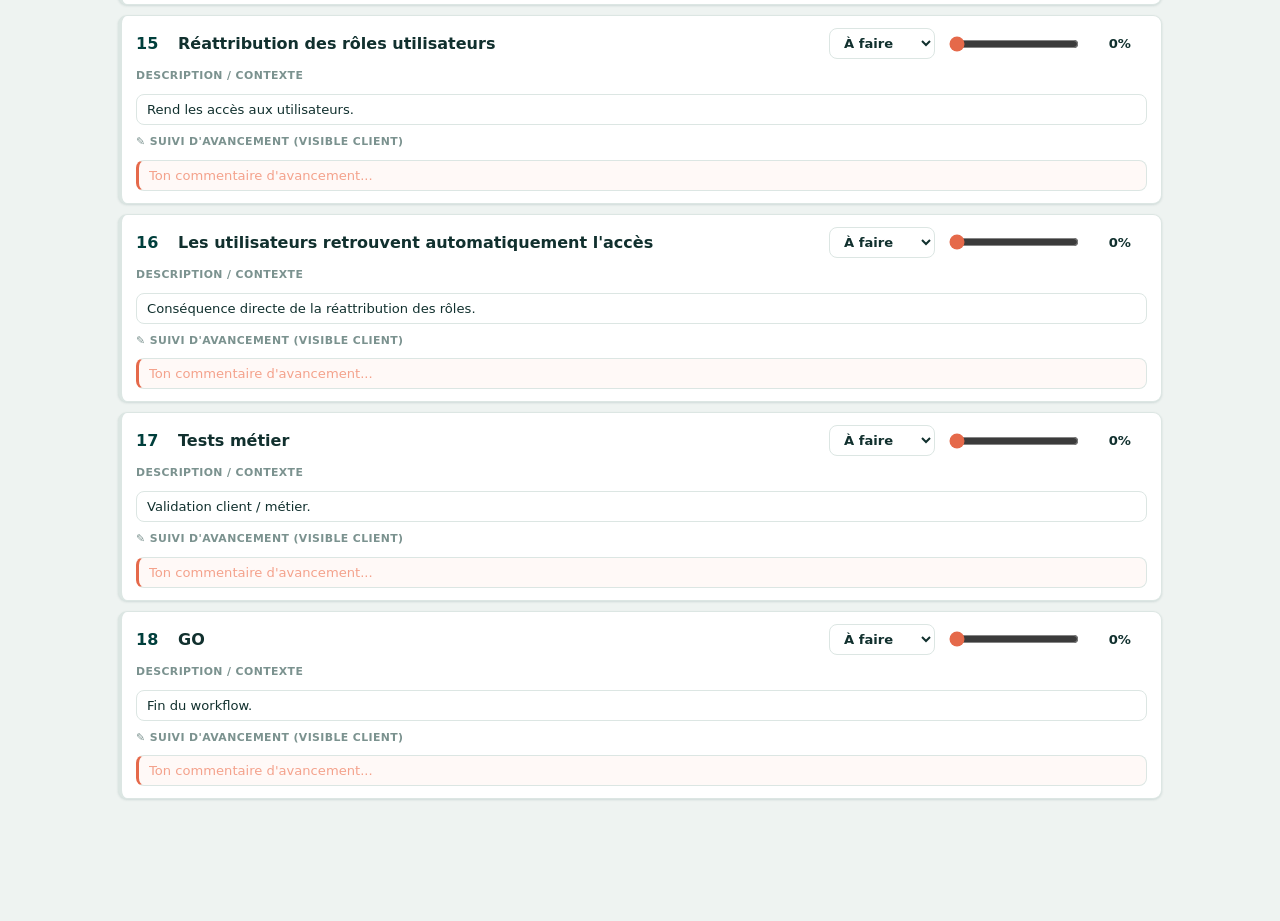
==== commit 19026c5d: "Ajout '% importé' (D365/OnPrem) : editeur + colonne client + panneau detail Co-Authored-By: Claude O" ====
--- a/editor.html
+++ b/editor.html
@@ -113,6 +113,11 @@
       font-family: inherit; font-size: .82rem; line-height: 1;
     }
     .ed-counts .tb-calc:hover { background: var(--coral); color: #fff; border-color: var(--coral); }
+    .ed-counts .tb-pct-box {
+      display: inline-flex; align-items: baseline; gap: 6px; margin-left: 4px;
+      font-size: .74rem; font-weight: 700; text-transform: uppercase; letter-spacing: .3px; color: var(--ink-mute);
+    }
+    .ed-counts .tb-pct-box .tb-pct { font-size: 1.05rem; font-weight: 800; color: var(--teal); text-transform: none; }
     .ed-section-title { margin: 18px 2px 8px; color: var(--teal); font-size: .95rem; font-weight: 800; }
 
     .pub-indicator {
--- a/styles.css
+++ b/styles.css
@@ -331,6 +331,9 @@
 .tbl .num { font-variant-numeric: tabular-nums; }
 .tbl .gap-pos { color: var(--st-gap); font-weight: 700; }
 .tbl .gap-zero { color: var(--ink-mute); }
+.tbl .pct-ok { color: var(--st-done); font-weight: 700; }
+.tbl .pct-part { color: var(--st-gap); font-weight: 700; }
+.tbl .pct-zero { color: var(--ink-mute); font-weight: 700; }
 .tbl .muted { color: var(--ink-mute); }
 .type-tag {
   font-size: .68rem; font-weight: 700; padding: 1px 7px; border-radius: 6px;
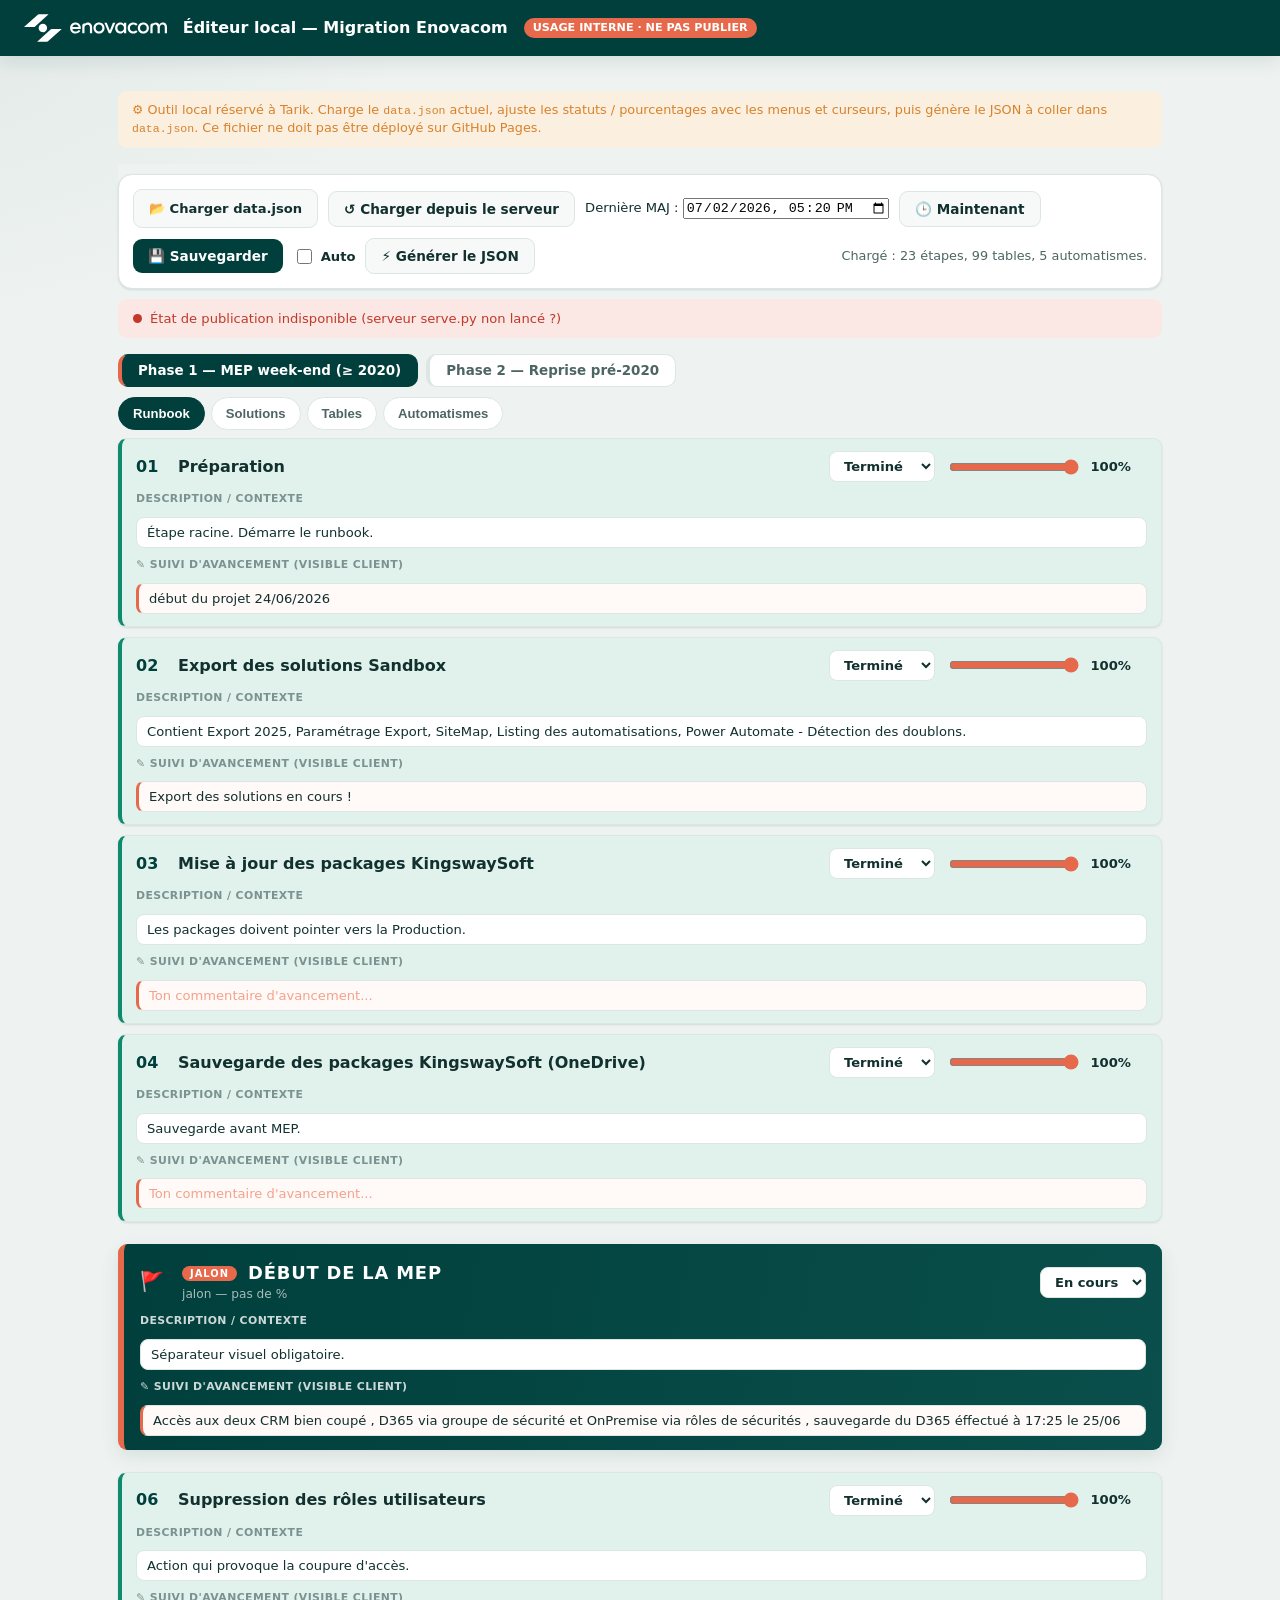
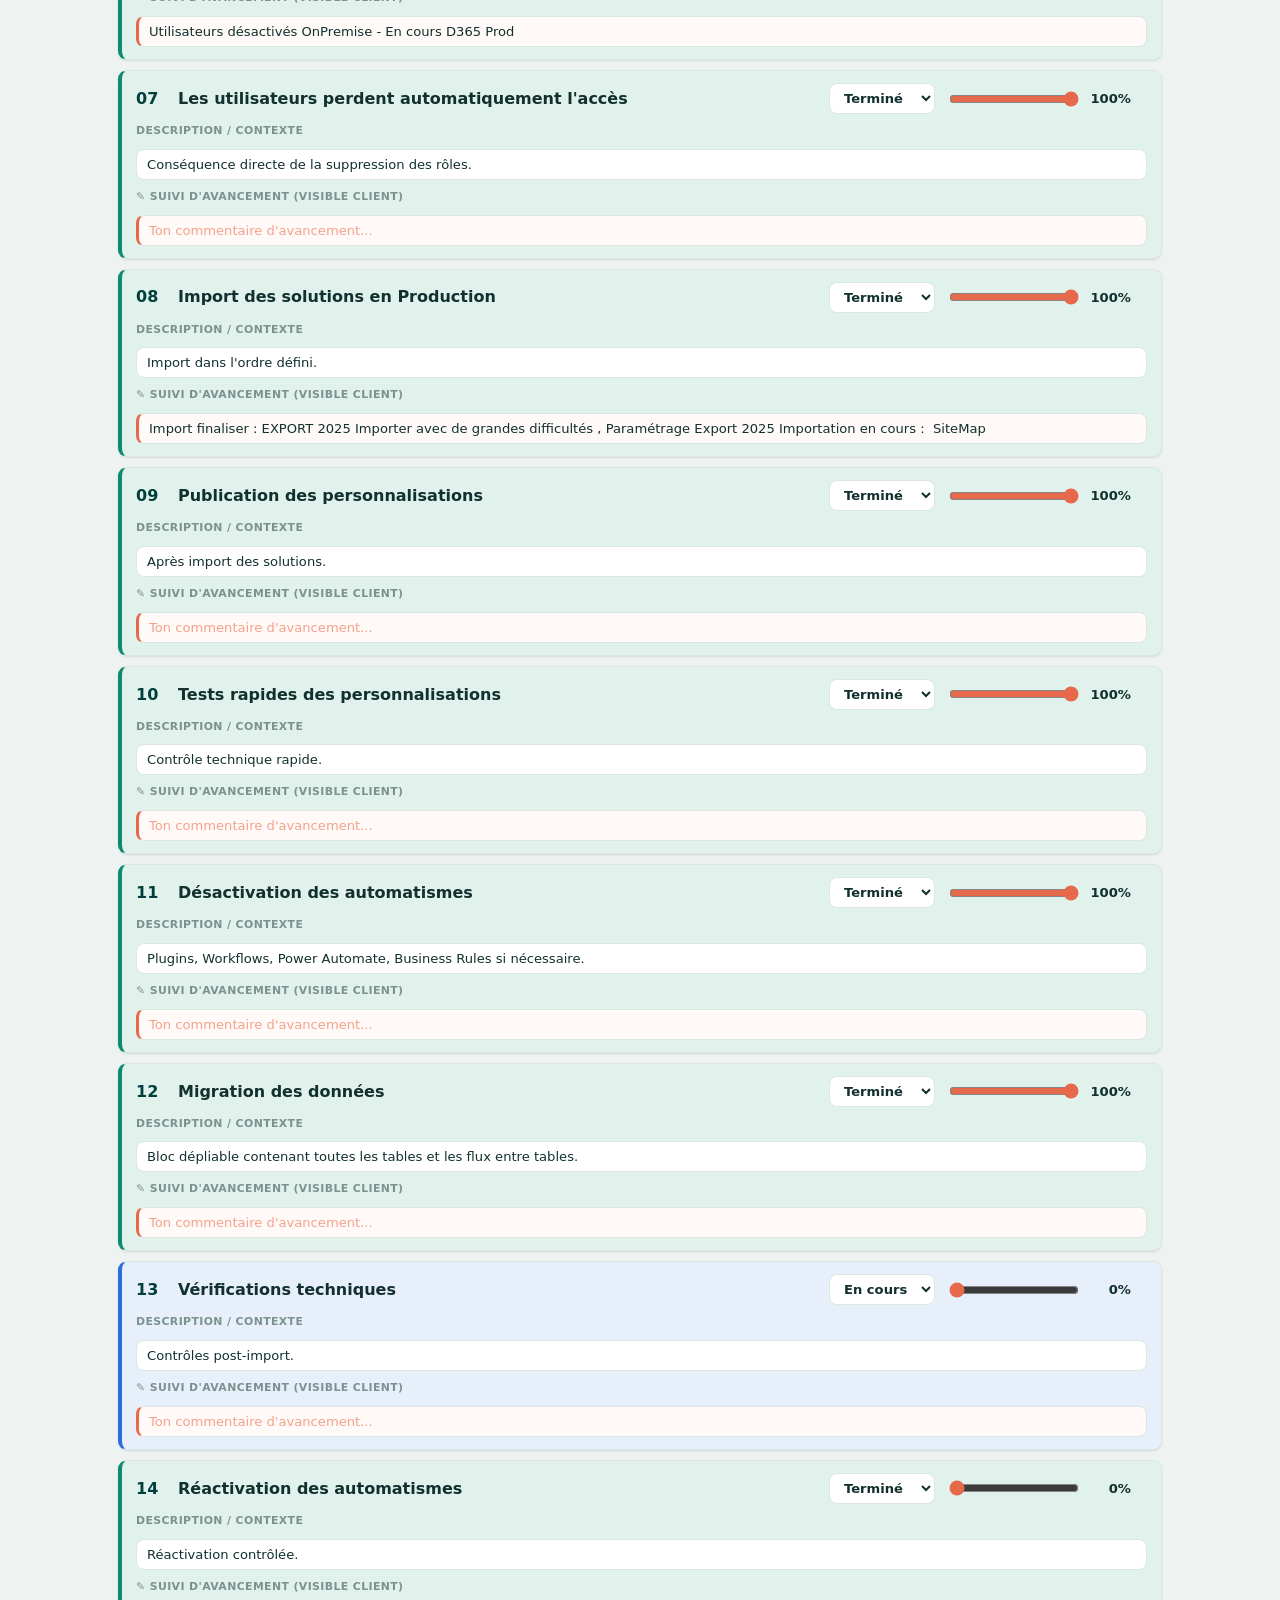
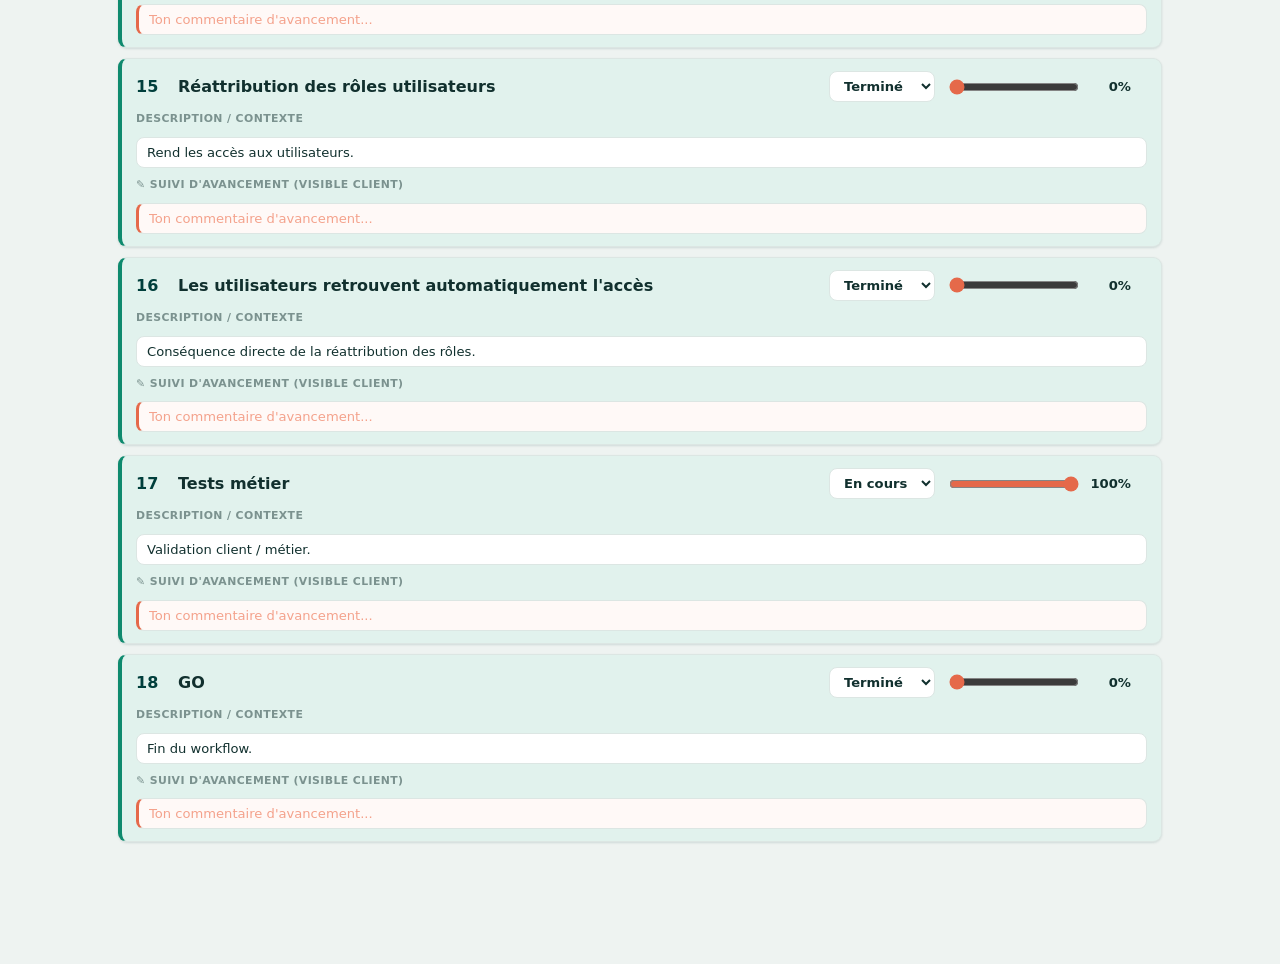
==== commit b5dbd52a: "Sélecteur Phase 1 / Phase 2 (reprise pré-2020) Ajoute un toggle Phase 1 (MEP week-end, >=2020) / Pha" ====
--- a/editor.html
+++ b/editor.html
@@ -45,6 +45,15 @@
       padding: 8px 14px; border-radius: 99px; cursor: pointer; font-weight: 700; font-size: .82rem;
     }
     .ed-tab.active { background: var(--teal); color: #fff; border-color: var(--teal); }
+
+    .ed-phase-switch { display: flex; gap: 8px; margin: 4px 0 10px; }
+    .ed-phase-btn {
+      border: 1px solid var(--line); border-left: 4px solid var(--line);
+      background: var(--surface); color: var(--ink-soft);
+      padding: 8px 16px; border-radius: 10px; cursor: pointer;
+      font-weight: 800; font-size: .84rem; font-family: inherit;
+    }
+    .ed-phase-btn.active { background: var(--teal); color: #fff; border-color: var(--teal); border-left-color: var(--coral); }
 
     .ed-panel { display: none; }
     .ed-panel.active { display: block; }
@@ -189,11 +198,16 @@
 
     <div class="pub-indicator" id="pubStatus">Vérification de l'état de publication…</div>
 
+    <div class="ed-phase-switch" id="edPhaseSwitch">
+      <button class="ed-phase-btn active" data-edphase="1">Phase 1 — MEP week-end (≥ 2020)</button>
+      <button class="ed-phase-btn" data-edphase="2">Phase 2 — Reprise pré-2020</button>
+    </div>
+
     <div class="ed-tabs">
-      <button class="ed-tab active" data-tab="workflow">Runbook (18)</button>
-      <button class="ed-tab" data-tab="solutions">Solutions (5)</button>
-      <button class="ed-tab" data-tab="tables">Tables (74)</button>
-      <button class="ed-tab" data-tab="automations">Automatismes (5)</button>
+      <button class="ed-tab active" data-tab="workflow">Runbook</button>
+      <button class="ed-tab" data-tab="solutions">Solutions</button>
+      <button class="ed-tab" data-tab="tables">Tables</button>
+      <button class="ed-tab" data-tab="automations">Automatismes</button>
     </div>
     </div>
 
--- a/styles.css
+++ b/styles.css
@@ -458,3 +458,26 @@
   .timeline::before { left: 19px; }
   .tl-node { left: 4px; }
 }
+
+/* ===== Sélecteur de phase (Phase 1 / Phase 2) ===== */
+.phase-switch { display: flex; gap: 12px; margin-bottom: 20px; flex-wrap: wrap; }
+.phase-btn {
+  flex: 1; min-width: 230px; text-align: left; cursor: pointer;
+  border: 1px solid var(--line); border-left: 4px solid var(--line);
+  background: var(--surface); border-radius: var(--radius);
+  padding: 13px 18px; font-family: inherit;
+  display: flex; flex-direction: column; gap: 3px;
+  transition: border-color .18s ease, background .18s ease, box-shadow .18s ease;
+  box-shadow: var(--shadow-sm);
+}
+.phase-btn:hover { border-color: var(--teal); }
+.phase-btn.active {
+  border-left-color: var(--coral);
+  background: linear-gradient(100deg, var(--teal), var(--teal-700));
+  box-shadow: var(--shadow-md);
+}
+.phase-btn-title { font-weight: 800; font-size: .98rem; color: var(--ink); }
+.phase-btn-sub { font-size: .77rem; color: var(--ink-soft); }
+.phase-btn.active .phase-btn-title { color: #fff; }
+.phase-btn.active .phase-btn-sub { color: rgba(255,255,255,.8); }
+@media (max-width: 560px) { .phase-btn { min-width: 100%; } }
